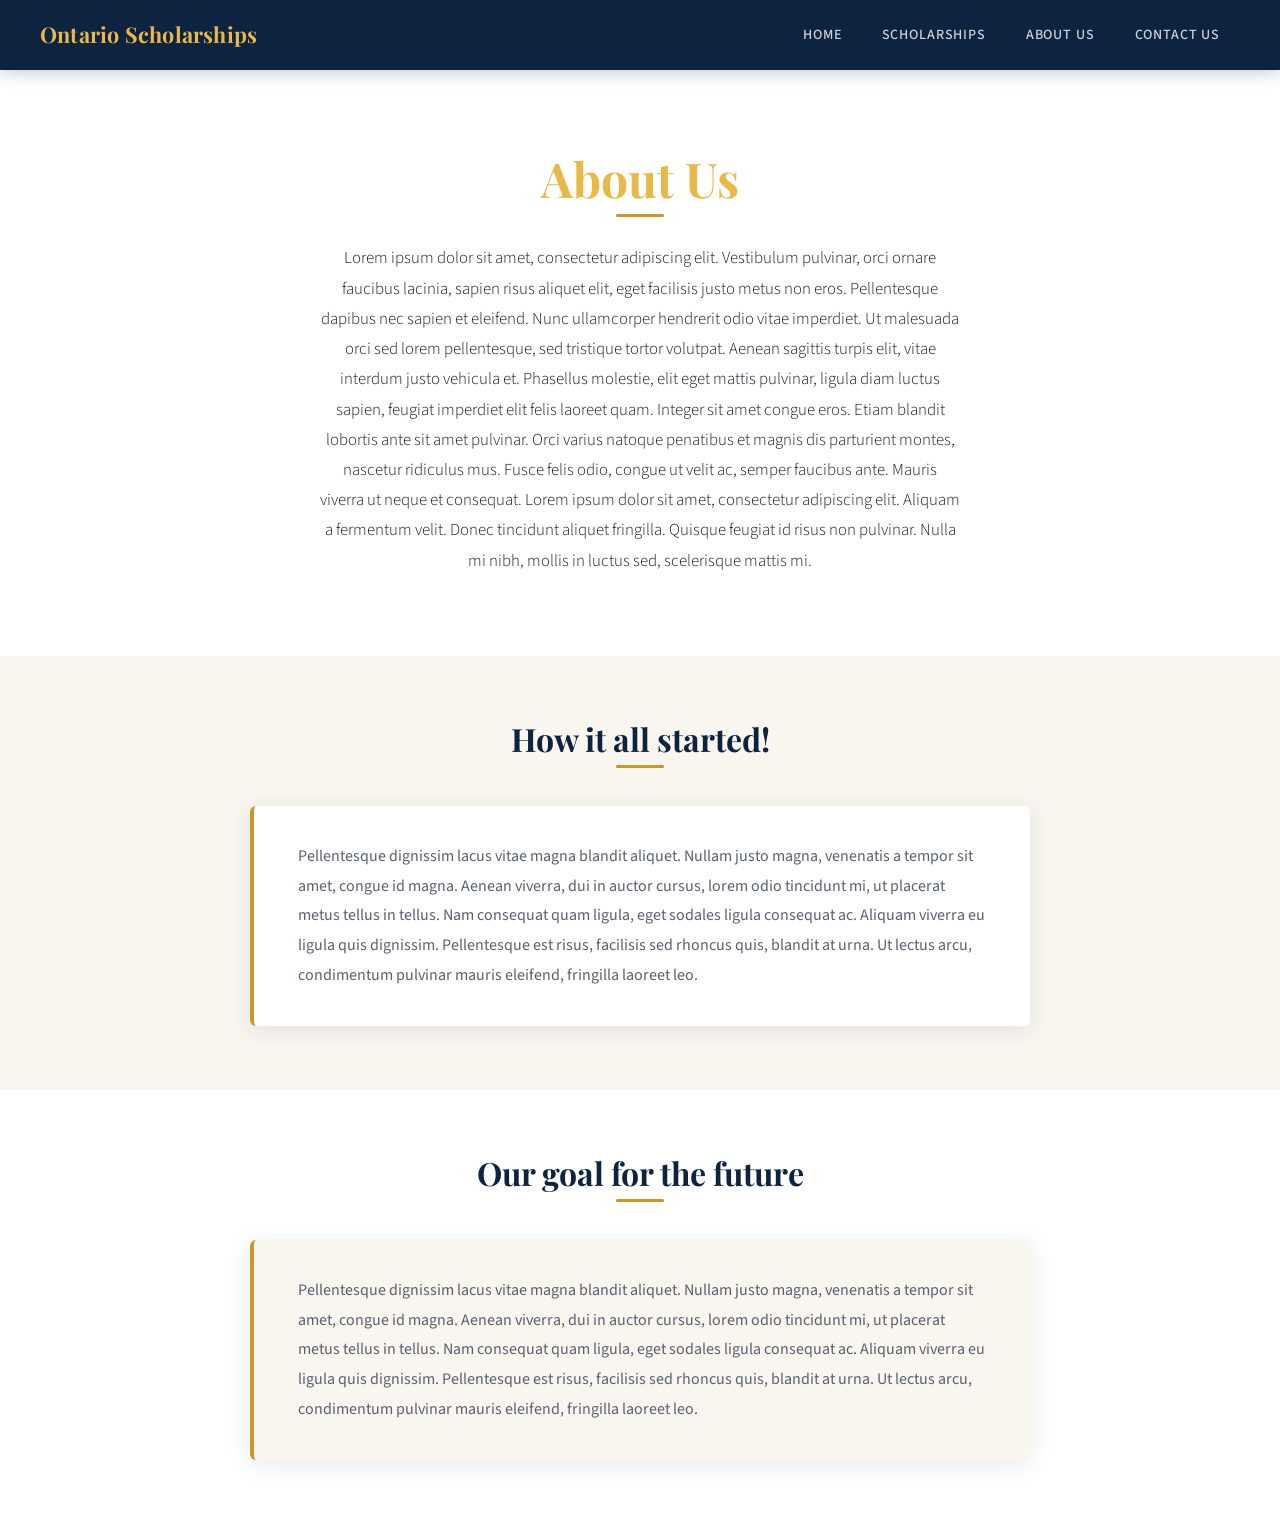
==== aboutme.html @ 53d979af "first commit" ====
<!DOCTYPE html>
<html lang="en">
<head>
    <meta charset="UTF-8">
    <meta name="viewport" content="width=device-width, initial-scale=1.0">
    <title>My First Website</title>
    <link rel="stylesheet" href="css/styles.css">
</head>
<body>
    <div class="NavBar">
        <div id="NavTitle"><h1>Ontario Scholarships</h1></div>
        <div id="NavHome"><a href="index.html"><button>Home</button></a></div>
        <div id="NavPage1"><a href="navpage1.html"><button>Scholarships</button></a></div>
        <div id="AboutMe"><a href="aboutme.html"><button>About Us</button></a></div>
        <div id="NavPage2"><a href="navpage2.html"><button>Contact Us</button></a></div>
    </div>
    <section class="Box1">
        <div id="TB1" class="TopBox">
            <h1 id="TB1Title">About Us</h1>
            <p id="TB1Text">Lorem ipsum dolor sit amet, consectetur adipiscing elit. Vestibulum pulvinar, orci ornare faucibus lacinia, sapien risus aliquet elit, eget facilisis justo metus non eros. Pellentesque dapibus nec sapien et eleifend. Nunc ullamcorper hendrerit odio vitae imperdiet. Ut malesuada orci sed lorem pellentesque, sed tristique tortor volutpat. Aenean sagittis turpis elit, vitae interdum justo vehicula et. Phasellus molestie, elit eget mattis pulvinar, ligula diam luctus sapien, feugiat imperdiet elit felis laoreet quam. Integer sit amet congue eros. Etiam blandit lobortis ante sit amet pulvinar. Orci varius natoque penatibus et magnis dis parturient montes, nascetur ridiculus mus. Fusce felis odio, congue ut velit ac, semper faucibus ante. Mauris viverra ut neque et consequat. Lorem ipsum dolor sit amet, consectetur adipiscing elit. Aliquam a fermentum velit. Donec tincidunt aliquet fringilla. Quisque feugiat id risus non pulvinar. Nulla mi nibh, mollis in luctus sed, scelerisque mattis mi.</p>
        </div>
    </section>
    <section class="Box2">
        <div id="TB2" class="TopBox"><h1>How it all started!</h1></div>
        <div id="FB2"class="FullBox"><p>Pellentesque dignissim lacus vitae magna blandit aliquet. Nullam justo magna, venenatis a tempor sit amet, congue id magna. Aenean viverra, dui in auctor cursus, lorem odio tincidunt mi, ut placerat metus tellus in tellus. Nam consequat quam ligula, eget sodales ligula consequat ac. Aliquam viverra eu ligula quis dignissim. Pellentesque est risus, facilisis sed rhoncus quis, blandit at urna. Ut lectus arcu, condimentum pulvinar mauris eleifend, fringilla laoreet leo.</p></div>
    </section>
    <section class="Box3">
        <div id="TB3" class="TopBox"><h1>Our goal for the future</h1></div>
        <div id="FB3" class="FullBox"><p>Pellentesque dignissim lacus vitae magna blandit aliquet. Nullam justo magna, venenatis a tempor sit amet, congue id magna. Aenean viverra, dui in auctor cursus, lorem odio tincidunt mi, ut placerat metus tellus in tellus. Nam consequat quam ligula, eget sodales ligula consequat ac. Aliquam viverra eu ligula quis dignissim. Pellentesque est risus, facilisis sed rhoncus quis, blandit at urna. Ut lectus arcu, condimentum pulvinar mauris eleifend, fringilla laoreet leo.</p></div>
    </section>
    <script src="js/homescript.js"></script>
</body>
</html>
---- css/styles.css ----
/* ============================================================
   Ontario Scholarships — styles.css
   Aesthetic: Refined institutional — deep navy, warm gold,
   clean serif headings, generous whitespace.
   ============================================================ */

@import url('https://fonts.googleapis.com/css2?family=Playfair+Display:wght@400;600;700&family=Source+Sans+3:wght@300;400;500;600&display=swap');

/* ── Reset & Base ─────────────────────────────────────────── */
*, *::before, *::after {
    box-sizing: border-box;
    margin: 0;
    padding: 0;
}

:root {
    --navy:      #0d2340;
    --navy-mid:  #163355;
    --gold:      #c8992a;
    --gold-light:#e8b84b;
    --cream:     #f9f6f0;
    --white:     #ffffff;
    --text:      #1a1a2e;
    --text-muted:#5a6070;
    --border:    #dcd5c5;
    --shadow:    0 4px 24px rgba(13,35,64,0.10);
    --radius:    6px;
    --font-head: 'Playfair Display', Georgia, serif;
    --font-body: 'Source Sans 3', 'Segoe UI', sans-serif;
}

html {
    scroll-behavior: smooth;
}

body {
    font-family: var(--font-body);
    font-size: 1rem;
    line-height: 1.75;
    color: var(--text);
    background: var(--cream);
    min-height: 100vh;
}

img { max-width: 100%; display: block; }
a  { text-decoration: none; color: inherit; }
h1, h2, h3 { font-family: var(--font-head); line-height: 1.2; }

/* ── Navbar ───────────────────────────────────────────────── */
.NavBar {
    display: flex;
    align-items: center;
    gap: 0;
    background: var(--navy);
    padding: 0 2.5rem;
    position: sticky;
    top: 0;
    z-index: 100;
    box-shadow: 0 2px 16px rgba(13,35,64,0.25);
    min-height: 70px;
}

#NavTitle {
    flex: 1;
    padding: 1rem 0;
}

#NavTitle h1 {
    font-family: var(--font-head);
    font-size: 1.35rem;
    font-weight: 700;
    color: var(--gold-light);
    letter-spacing: 0.01em;
    white-space: nowrap;
}

#NavHome, #NavPage1, #AboutMe, #NavPage2 {
    display: flex;
    align-items: stretch;
}

.NavBar button {
    background: transparent;
    border: none;
    color: rgba(255,255,255,0.80);
    font-family: var(--font-body);
    font-size: 0.88rem;
    font-weight: 500;
    letter-spacing: 0.06em;
    text-transform: uppercase;
    padding: 0 1.25rem;
    height: 70px;
    cursor: pointer;
    transition: color 0.2s, background 0.2s;
    position: relative;
}

.NavBar button::after {
    content: '';
    position: absolute;
    bottom: 0;
    left: 50%;
    transform: translateX(-50%);
    width: 0;
    height: 3px;
    background: var(--gold);
    transition: width 0.25s ease;
}

.NavBar a:hover button {
    color: var(--white);
    background: rgba(255,255,255,0.06);
}

.NavBar a:hover button::after {
    width: 60%;
}

/* ── Shared Section Utilities ─────────────────────────────── */
section {
    padding: 4rem 2.5rem;
}

section:nth-child(even) {
    background: var(--white);
}

/* ── Box1 — Hero (index.html) ─────────────────────────────── */
.Box1 {
    display: flex;
    align-items: center;
    gap: 3.5rem;
    padding: 5rem 4rem;
    background: linear-gradient(135deg, var(--navy) 0%, var(--navy-mid) 100%);
    color: var(--white);
    min-height: 420px;
}

.Box1 .LeftBox,
.Box1 .TopBox {
    flex: 1 1 55%;
}

.Box1 .RightBox {
    flex: 1 1 40%;
    display: flex;
    align-items: center;
    justify-content: center;
}

.Box1 .RightBox img {
    width: 100%;
    max-width: 420px;
    height: 280px;
    object-fit: cover;
    border-radius: var(--radius);
    border: 3px solid var(--gold);
    box-shadow: var(--shadow);
    background: var(--navy-mid);
}

#LB1Title, #TB1Title {
    font-size: clamp(2rem, 4vw, 3rem);
    color: var(--gold-light);
    margin-bottom: 1.25rem;
}

#LB1Text, #TB1Text {
    font-size: 1.05rem;
    line-height: 1.8;
    color: rgba(26,26,46,1);
    font-weight: 300;
    max-width: 640px;
    display: inline-block;
    position: relative;
}

/* ── Box1 — Hero (navpage1 / navpage2 / aboutme) ─────────── */
/* TopBox spans full width on inner pages */
.Box1 .TopBox {
    flex: 1 1 100%;
    max-width: 780px;
    margin: 0 auto;
    text-align: center;
}

/* ── Box2 — Three-column (index.html) ────────────────────── */
.Box2 {
    background: var(--cream);
}

.TopBox2 {
    text-align: center;
    margin-bottom: 2.5rem;
}

.TopBox2 h1 {
    font-size: clamp(1.5rem, 3vw, 2.1rem);
    color: var(--navy);
    position: relative;
    display: inline-block;
    padding-bottom: 0.5rem;
}

.TopBox2 h1::after {
    content: '';
    display: block;
    width: 60px;
    height: 3px;
    background: var(--gold);
    margin: 0.5rem auto 0;
    border-radius: 2px;
}

/* Three-col grid for index Box2 */
.Box2:has(.CenterBox) {
    display: grid;
    grid-template-columns: 1fr;
    grid-template-rows: auto;
}

.Box2 .LeftBox,
.Box2 .CenterBox,
.Box2 .RightBox {
    /* card style for the three columns */
}

/* Three columns on wide screens */
@media (min-width: 768px) {
    .Box2:has(.CenterBox) {
        display: block; /* reset so we can use flex below */
    }

    .Box2:has(.CenterBox) .TopBox2 {
        display: block;
        width: 100%;
    }

    /* Flex row for the three boxes */
    .Box2:has(.CenterBox) {
        display: flex;
        flex-wrap: wrap;
        gap: 1.5rem;
        align-items: flex-start;
    }

    .Box2 .LeftBox,
    .Box2 .CenterBox,
    .Box2 .RightBox {
        flex: 1 1 calc(33% - 1rem);
    }
}

.Box2 .LeftBox p,
.Box2 .CenterBox p,
.Box2 .RightBox p {
    font-size: 0.97rem;
    color: var(--text-muted);
    line-height: 1.8;
    background: var(--white);
    padding: 1.75rem;
    border-radius: var(--radius);
    border-top: 3px solid var(--gold);
    box-shadow: var(--shadow);
    height: 100%;
}

/* ── Box2 — Scholarships page (navpage1.html) ─────────────── */
.Box2:has(.ScholarshipsCard) {
    display: flex;
    gap: 2.5rem;
    align-items: flex-start;
    background: var(--cream);
}

.Box2:has(.ScholarshipsCard) .LeftBox {
    flex: 0 0 280px;
}

.Box2:has(.ScholarshipsCard) .LeftBox p {
    background: var(--navy);
    color: rgba(255,255,255,0.82);
    padding: 2rem;
    border-radius: var(--radius);
    font-size: 0.97rem;
    line-height: 1.8;
    border-top: 3px solid var(--gold);
    position: sticky;
    top: 90px;
}

.Box2:has(.ScholarshipsCard) .RightBox {
    flex: 1;
    display: grid;
    grid-template-columns: repeat(auto-fill, minmax(200px, 1fr));
    gap: 1.25rem;
}

.ScholarshipsCard {
    background: var(--white);
    border-radius: var(--radius);
    box-shadow: var(--shadow);
    border-top: 3px solid var(--gold);
    min-height: 140px;
    padding: 1.5rem;
    transition: transform 0.2s, box-shadow 0.2s;
    cursor: pointer;
    position: relative;
    overflow: hidden;
}

.ScholarshipsCard::before {
    content: '★';
    position: absolute;
    bottom: 0.75rem;
    right: 1rem;
    font-size: 1.4rem;
    color: var(--border);
    transition: color 0.2s;
}

.ScholarshipsCard:hover {
    transform: translateY(-4px);
    box-shadow: 0 8px 32px rgba(13,35,64,0.15);
}

.ScholarshipsCard:hover::before {
    color: var(--gold);
}

/* ── Box2 / Box3 — About/Contact pages ───────────────────── */
.Box2:has(.FullBox),
.Box3 {
    background: var(--cream);
}

.Box3 {
    padding: 4rem 2.5rem;
}

.TopBox {
    text-align: center;
    margin-bottom: 2rem;
}

.TopBox h1 {
    font-size: clamp(1.4rem, 2.8vw, 2rem);
    color: var(--navy);
    display: inline-block;
    position: relative;
    padding-bottom: 0.4rem;
}

.TopBox h1::after {
    content: '';
    display: block;
    width: 48px;
    height: 3px;
    background: var(--gold);
    margin: 0.4rem auto 0;
    border-radius: 2px;
}

.FullBox {
    max-width: 780px;
    margin: 0 auto;
    background: var(--white);
    padding: 2.25rem 2.75rem;
    border-radius: var(--radius);
    border-left: 4px solid var(--gold);
    box-shadow: var(--shadow);
    font-size: 1rem;
    color: var(--text-muted);
    line-height: 1.85;
}

/* Alternate background for Box3 */
.Box3 {
    background: var(--white);
}

.Box3 .FullBox {
    background: var(--cream);
}

/* ── Responsive ───────────────────────────────────────────── */
@media (max-width: 900px) {
    .NavBar {
        padding: 0 1.25rem;
        flex-wrap: wrap;
        min-height: auto;
        gap: 0;
    }

    #NavTitle {
        width: 100%;
        padding: 0.75rem 0 0.25rem;
        text-align: center;
    }

    #NavHome, #NavPage1, #AboutMe, #NavPage2 {
        flex: 1;
        justify-content: center;
    }

    .NavBar button {
        height: 44px;
        font-size: 0.78rem;
        padding: 0 0.6rem;
    }

    .Box1 {
        flex-direction: column;
        padding: 3rem 1.5rem;
        gap: 2rem;
        text-align: center;
    }

    .Box1 .RightBox img {
        max-width: 100%;
    }

    section { padding: 3rem 1.5rem; }

    .Box2:has(.ScholarshipsCard) {
        flex-direction: column;
    }

    .Box2:has(.ScholarshipsCard) .LeftBox {
        flex: none;
        width: 100%;
    }

    .Box2:has(.ScholarshipsCard) .LeftBox p {
        position: static;
    }
}

@media (max-width: 600px) {
    #NavTitle h1 { font-size: 1.05rem; }

    .NavBar button {
        font-size: 0.7rem;
        padding: 0 0.4rem;
        letter-spacing: 0.02em;
    }

    .FullBox {
        padding: 1.5rem 1.25rem;
    }

    .Box2:has(.ScholarshipsCard) .RightBox {
        grid-template-columns: 1fr 1fr;
    }
}

/* ── Fade-in animation on load ────────────────────────────── */
@keyframes fadeUp {
    from { opacity: 0; transform: translateY(18px); }
    to   { opacity: 1; transform: translateY(0); }
}

section {
    animation: fadeUp 0.55s ease both;
}

section:nth-child(2) { animation-delay: 0.10s; }
section:nth-child(3) { animation-delay: 0.20s; }
section:nth-child(4) { animation-delay: 0.30s; }
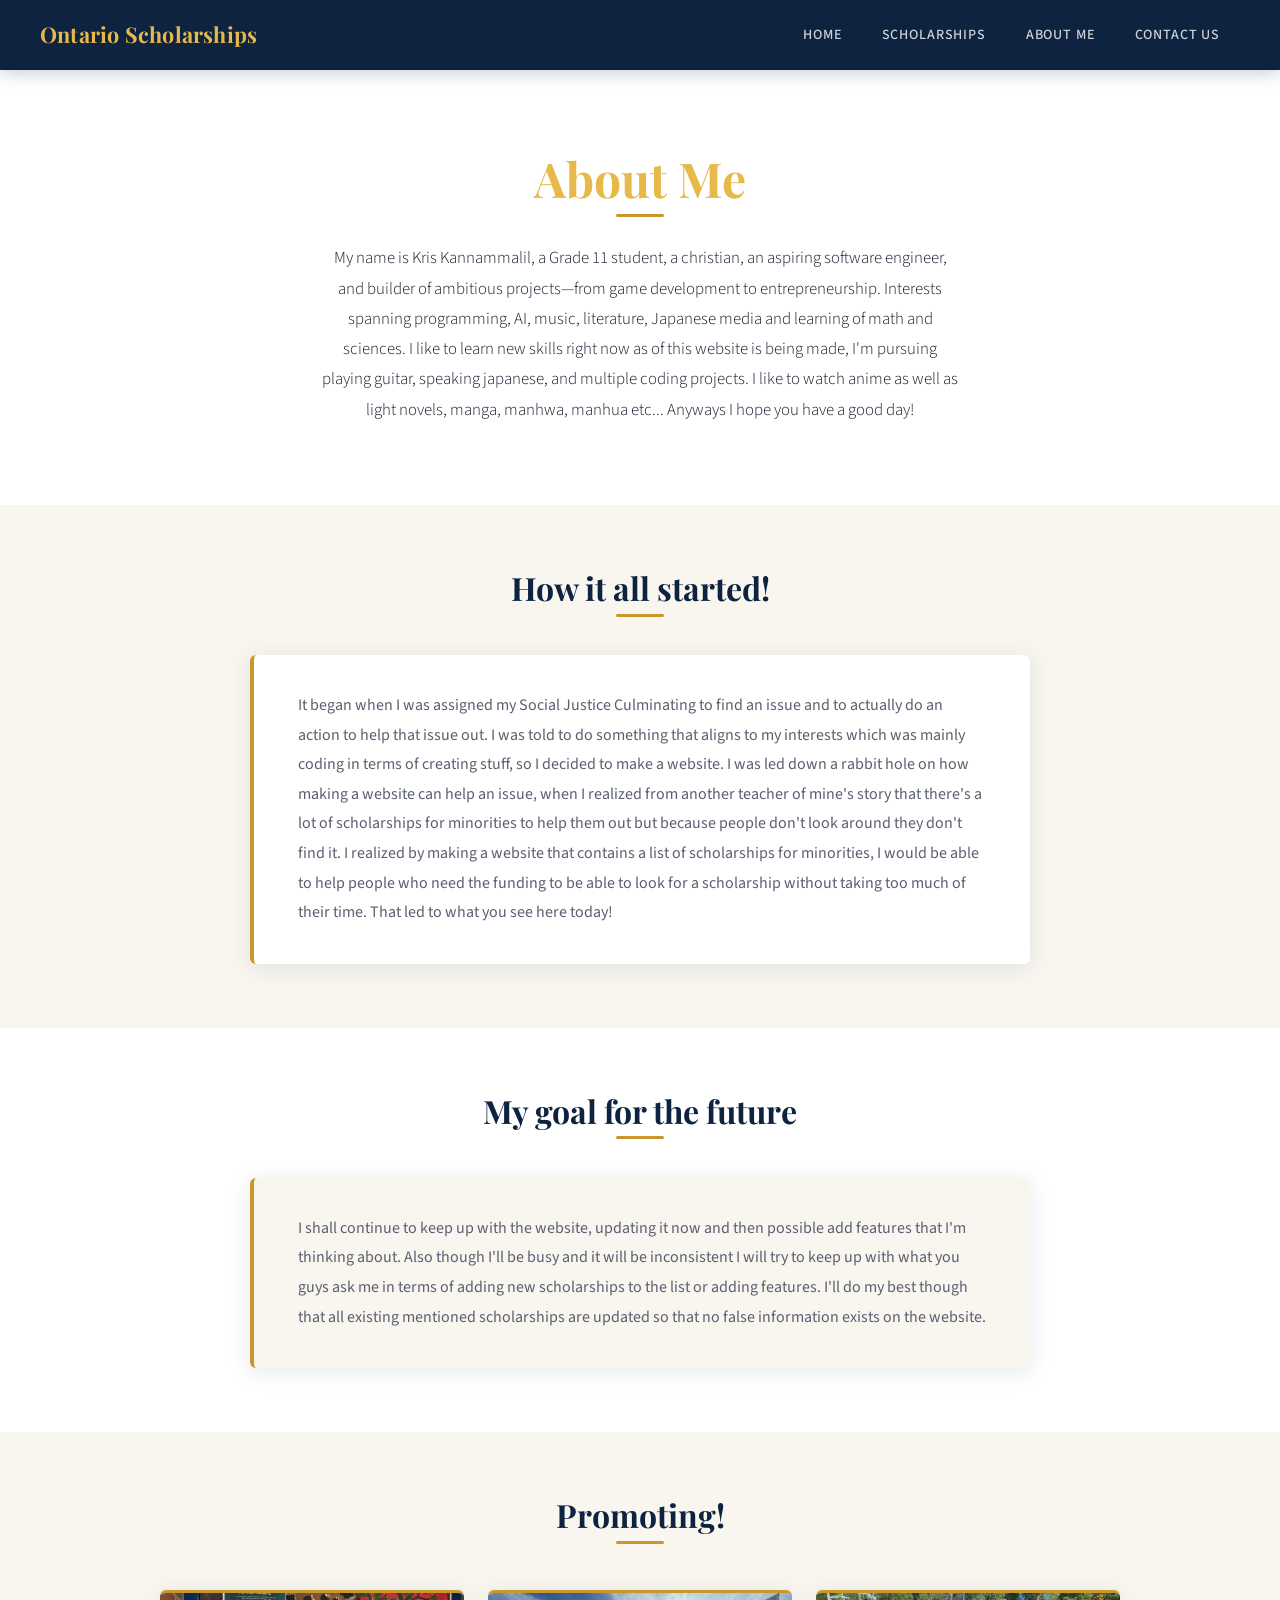
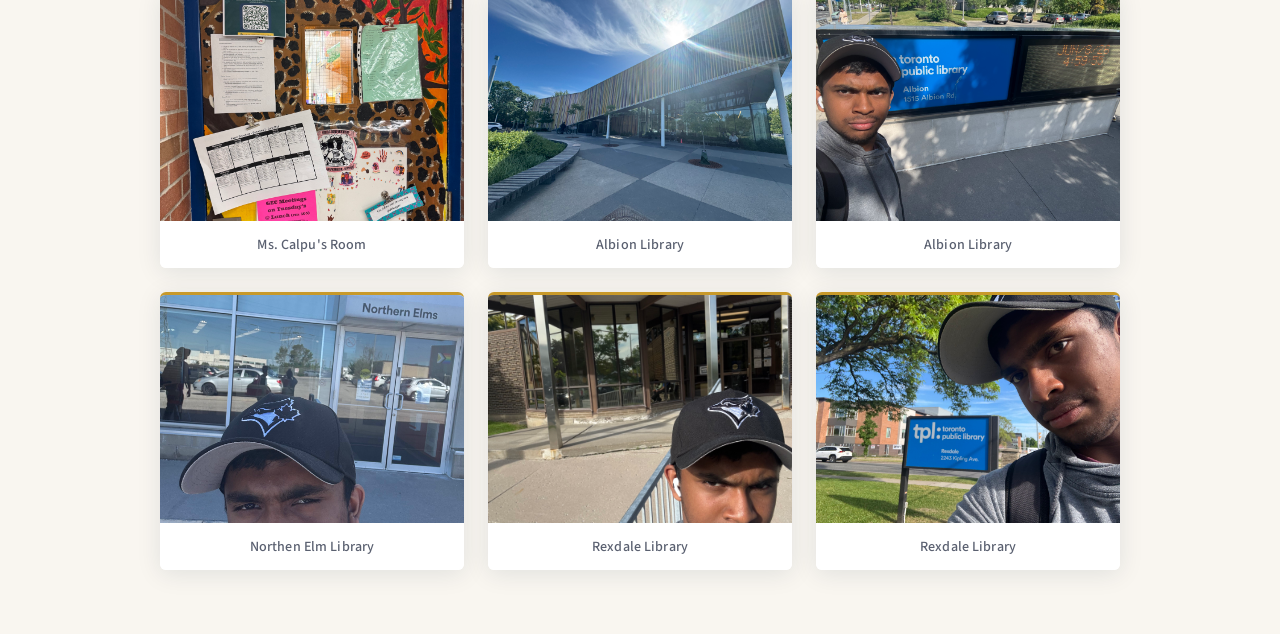
==== commit 502e0ab6: "Website V1" ====
--- a/aboutme.html
+++ b/aboutme.html
@@ -3,7 +3,7 @@
 <head>
     <meta charset="UTF-8">
     <meta name="viewport" content="width=device-width, initial-scale=1.0">
-    <title>My First Website</title>
+    <title>About Me - OSM</title>
     <link rel="stylesheet" href="css/styles.css">
 </head>
 <body>
@@ -11,23 +11,56 @@
         <div id="NavTitle"><h1>Ontario Scholarships</h1></div>
         <div id="NavHome"><a href="index.html"><button>Home</button></a></div>
         <div id="NavPage1"><a href="navpage1.html"><button>Scholarships</button></a></div>
-        <div id="AboutMe"><a href="aboutme.html"><button>About Us</button></a></div>
+        <div id="AboutMe"><a href="aboutme.html"><button>About Me</button></a></div>
         <div id="NavPage2"><a href="navpage2.html"><button>Contact Us</button></a></div>
     </div>
     <section class="Box1">
         <div id="TB1" class="TopBox">
-            <h1 id="TB1Title">About Us</h1>
-            <p id="TB1Text">Lorem ipsum dolor sit amet, consectetur adipiscing elit. Vestibulum pulvinar, orci ornare faucibus lacinia, sapien risus aliquet elit, eget facilisis justo metus non eros. Pellentesque dapibus nec sapien et eleifend. Nunc ullamcorper hendrerit odio vitae imperdiet. Ut malesuada orci sed lorem pellentesque, sed tristique tortor volutpat. Aenean sagittis turpis elit, vitae interdum justo vehicula et. Phasellus molestie, elit eget mattis pulvinar, ligula diam luctus sapien, feugiat imperdiet elit felis laoreet quam. Integer sit amet congue eros. Etiam blandit lobortis ante sit amet pulvinar. Orci varius natoque penatibus et magnis dis parturient montes, nascetur ridiculus mus. Fusce felis odio, congue ut velit ac, semper faucibus ante. Mauris viverra ut neque et consequat. Lorem ipsum dolor sit amet, consectetur adipiscing elit. Aliquam a fermentum velit. Donec tincidunt aliquet fringilla. Quisque feugiat id risus non pulvinar. Nulla mi nibh, mollis in luctus sed, scelerisque mattis mi.</p>
+            <h1 id="TB1Title">About Me</h1>
+            <p id="TB1Text">My name is Kris Kannammalil, a Grade 11 student, a christian, an aspiring software engineer, and builder of ambitious projects—from game development to entrepreneurship. Interests spanning programming, AI, music, literature, Japanese media and learning of math and sciences. I like to learn new skills right now as of this website is being made, I'm pursuing playing guitar, speaking japanese, and multiple coding projects. I like to watch anime as well as light novels, manga, manhwa, manhua etc... Anyways I hope you have a good day!</p>
         </div>
     </section>
     <section class="Box2">
         <div id="TB2" class="TopBox"><h1>How it all started!</h1></div>
-        <div id="FB2"class="FullBox"><p>Pellentesque dignissim lacus vitae magna blandit aliquet. Nullam justo magna, venenatis a tempor sit amet, congue id magna. Aenean viverra, dui in auctor cursus, lorem odio tincidunt mi, ut placerat metus tellus in tellus. Nam consequat quam ligula, eget sodales ligula consequat ac. Aliquam viverra eu ligula quis dignissim. Pellentesque est risus, facilisis sed rhoncus quis, blandit at urna. Ut lectus arcu, condimentum pulvinar mauris eleifend, fringilla laoreet leo.</p></div>
+        <div id="FB2"class="FullBox"><p>It began when I was assigned my Social Justice Culminating to find an issue and to actually do an action to help that issue out. I was told to do something that aligns to my interests which was mainly coding in terms of creating stuff, so I decided to make a website. I was led down a rabbit hole on how making a website can help an issue, when I realized from another teacher of mine's story that there's a lot of scholarships for minorities to help them out but because people don't look around they don't find it. I realized by making a website that contains a list of scholarships for minorities, I would be able to help people who need the funding to be able to look for a scholarship without taking too much of their time. That led to what you see here today!</p></div>
     </section>
     <section class="Box3">
-        <div id="TB3" class="TopBox"><h1>Our goal for the future</h1></div>
-        <div id="FB3" class="FullBox"><p>Pellentesque dignissim lacus vitae magna blandit aliquet. Nullam justo magna, venenatis a tempor sit amet, congue id magna. Aenean viverra, dui in auctor cursus, lorem odio tincidunt mi, ut placerat metus tellus in tellus. Nam consequat quam ligula, eget sodales ligula consequat ac. Aliquam viverra eu ligula quis dignissim. Pellentesque est risus, facilisis sed rhoncus quis, blandit at urna. Ut lectus arcu, condimentum pulvinar mauris eleifend, fringilla laoreet leo.</p></div>
+        <div id="TB3" class="TopBox"><h1>My goal for the future</h1></div>
+        <div id="FB3" class="FullBox"><p>I shall continue to keep up with the website, updating it now and then possible add features that I'm thinking about. Also though I'll be busy and it will be inconsistent I will try to keep up with what you guys ask me in terms of adding new scholarships to the list or adding features. I'll do my best though that all existing mentioned scholarships are updated so that no false information exists on the website.</p></div>
     </section>
+
+    <section class="Box4 PromotingSection">
+    <div class="TopBox">
+        <h1>Promoting!</h1>
+    </div>
+    <div class="PromotingGrid">
+        <figure class="PromoCard">
+            <img src="images/IMG_4899_(1).jpg" alt="..." class="PromoImg">
+            <figcaption class="PromoCaption">Ms. Calpu's Room</figcaption>
+        </figure>
+        <figure class="PromoCard">
+            <img src="/images/IMG_4902_(1).jpg" alt="..." class="PromoImg">
+            <figcaption class="PromoCaption">Albion Library</figcaption>
+        </figure>
+        <figure class="PromoCard">
+            <img src="images/IMG_4906_(1).jpg" alt="..." class="PromoImg">
+            <figcaption class="PromoCaption">Albion Library</figcaption>
+        </figure>
+        <figure class="PromoCard">
+            <img src="images/IMG_4909_(1).jpg" alt="..." class="PromoImg">
+            <figcaption class="PromoCaption">Northen Elm Library</figcaption>
+        </figure>
+        <figure class="PromoCard">
+            <img src="images/IMG_4914_(1).jpg" alt="..." class="PromoImg">
+            <figcaption class="PromoCaption">Rexdale Library</figcaption>
+        </figure>
+        <figure class="PromoCard">
+            <img src="images/IMG_4915_(1).jpg" alt="..." class="PromoImg">
+            <figcaption class="PromoCaption">Rexdale Library</figcaption>
+        </figure>
+    </div>
+</section>
     <script src="js/homescript.js"></script>
+
 </body>
 </html>
--- a/css/styles.css
+++ b/css/styles.css
@@ -251,18 +251,32 @@
     }
 }
 
+.Box2 .LeftBox,
+.Box2 .CenterBox,
+.Box2 .RightBox {
+    background: var(--white);
+    padding: 1.75rem;
+    border-radius: var(--radius);
+    border-top: 3px solid var(--gold);
+    box-shadow: var(--shadow);
+    display: flex;
+    flex-direction: column;
+    gap: 0.75rem;
+}
+
+.Box2 .LeftBox h1,
+.Box2 .CenterBox h1,
+.Box2 .RightBox h1 {
+    font-size: 1.1rem;
+    color: var(--navy);
+}
+
 .Box2 .LeftBox p,
 .Box2 .CenterBox p,
 .Box2 .RightBox p {
     font-size: 0.97rem;
     color: var(--text-muted);
     line-height: 1.8;
-    background: var(--white);
-    padding: 1.75rem;
-    border-radius: var(--radius);
-    border-top: 3px solid var(--gold);
-    box-shadow: var(--shadow);
-    height: 100%;
 }
 
 /* ── Box2 — Scholarships page (navpage1.html) ─────────────── */
@@ -466,4 +480,797 @@
 
 section:nth-child(2) { animation-delay: 0.10s; }
 section:nth-child(3) { animation-delay: 0.20s; }
-section:nth-child(4) { animation-delay: 0.30s; }+section:nth-child(4) { animation-delay: 0.30s; }
+
+
+/* ============================================================
+   SCHOLARSHIP GRID PAGE — navpage1.html additions
+   All new classes are prefixed (Filter*, SCard*, Modal*)
+   so they cannot collide with existing rules above.
+   ============================================================ */
+
+/* ── Filter Bar Section ───────────────────────────────────── */
+.FilterSection {
+    background: var(--navy);
+    padding: 1.25rem 2.5rem;
+    display: flex;
+    align-items: center;
+    gap: 1.5rem;
+    flex-wrap: wrap;
+}
+
+.FilterBar {
+    display: flex;
+    flex-wrap: wrap;
+    gap: 0.5rem;
+}
+
+.FilterBtn {
+    background: rgba(255,255,255,0.08);
+    border: 1px solid rgba(255,255,255,0.18);
+    color: rgba(255,255,255,0.75);
+    font-family: var(--font-body);
+    font-size: 0.8rem;
+    font-weight: 500;
+    letter-spacing: 0.04em;
+    padding: 0.4rem 1rem;
+    border-radius: 2rem;
+    cursor: pointer;
+    transition: background 0.18s, color 0.18s, border-color 0.18s;
+    white-space: nowrap;
+}
+
+.FilterBtn:hover {
+    background: rgba(200,153,42,0.22);
+    border-color: var(--gold);
+    color: var(--gold-light);
+}
+
+.FilterBtn.active {
+    background: var(--gold);
+    border-color: var(--gold);
+    color: var(--navy);
+    font-weight: 600;
+}
+
+.ResultCount {
+    margin-left: auto;
+    font-size: 0.83rem;
+    color: rgba(255,255,255,0.45);
+    white-space: nowrap;
+    font-family: var(--font-body);
+}
+
+/* ── Scholarship Grid Section ─────────────────────────────── */
+.ScholarshipSection {
+    background: var(--cream);
+    padding: 2.5rem 2.5rem 4rem;
+}
+
+.ScholarshipGrid {
+    display: grid;
+    grid-template-columns: repeat(auto-fill, minmax(220px, 1fr));
+    gap: 1rem;
+}
+
+/* ── Individual Scholarship Card (SCard) ──────────────────── */
+@keyframes scardIn {
+    from { opacity: 0; transform: translateY(14px) scale(0.97); }
+    to   { opacity: 1; transform: translateY(0) scale(1); }
+}
+
+.SCard {
+    --card-accent: #c8992a;
+    --card-bg:     #fdf3e7;
+    --card-color:  #1a1a2e;
+
+    background: var(--card-bg);
+    border-radius: var(--radius);
+    border-left: 4px solid var(--card-accent);
+    box-shadow: 0 2px 12px rgba(13,35,64,0.07);
+    padding: 1.25rem 1.25rem 2.5rem;
+    cursor: pointer;
+    position: relative;
+    overflow: hidden;
+    transition: transform 0.2s ease, box-shadow 0.2s ease;
+    animation: scardIn 0.35s ease both;
+    min-height: 140px;
+    display: flex;
+    flex-direction: column;
+    gap: 0.5rem;
+}
+
+.SCard:hover {
+    transform: translateY(-5px);
+    box-shadow: 0 10px 32px rgba(13,35,64,0.14);
+}
+
+.SCard:focus-visible {
+    outline: 2px solid var(--card-accent);
+    outline-offset: 3px;
+}
+
+.SCard-cat {
+    font-size: 0.68rem;
+    font-weight: 600;
+    letter-spacing: 0.08em;
+    text-transform: uppercase;
+    color: var(--card-accent);
+    display: block;
+}
+
+.SCard-name {
+    font-family: var(--font-head);
+    font-size: 0.95rem;
+    font-weight: 600;
+    color: var(--card-color);
+    line-height: 1.3;
+    flex: 1;
+}
+
+.SCard-arrow {
+    position: absolute;
+    bottom: 0.85rem;
+    right: 1rem;
+    font-size: 1.1rem;
+    color: var(--card-accent);
+    opacity: 0.35;
+    transition: opacity 0.2s, transform 0.2s;
+}
+
+.SCard:hover .SCard-arrow {
+    opacity: 1;
+    transform: translate(2px, -2px);
+}
+
+/* ── Modal Overlay ────────────────────────────────────────── */
+.ModalOverlay {
+    position: fixed;
+    inset: 0;
+    background: rgba(13,35,64,0.62);
+    backdrop-filter: blur(3px);
+    -webkit-backdrop-filter: blur(3px);
+    z-index: 999;
+    display: flex;
+    align-items: center;
+    justify-content: center;
+    padding: 1.5rem;
+    opacity: 0;
+    pointer-events: none;
+    transition: opacity 0.22s ease;
+}
+
+.ModalOverlay.open {
+    opacity: 1;
+    pointer-events: all;
+}
+
+/* ── Modal Box ────────────────────────────────────────────── */
+.Modal {
+    background: var(--white);
+    border-radius: 10px;
+    box-shadow: 0 24px 64px rgba(13,35,64,0.28);
+    padding: 2.5rem 2.75rem;
+    max-width: 540px;
+    width: 100%;
+    position: relative;
+    transform: translateY(28px) scale(0.97);
+    transition: transform 0.26s cubic-bezier(0.34,1.56,0.64,1), opacity 0.22s ease;
+    opacity: 0;
+    max-height: 90vh;
+    overflow-y: auto;
+}
+
+.ModalOverlay.open .Modal {
+    transform: translateY(0) scale(1);
+    opacity: 1;
+}
+
+.ModalClose {
+    position: absolute;
+    top: 1rem;
+    right: 1.25rem;
+    background: none;
+    border: none;
+    font-size: 1.6rem;
+    line-height: 1;
+    color: var(--text-muted);
+    cursor: pointer;
+    padding: 0.1rem 0.35rem;
+    border-radius: 4px;
+    transition: color 0.15s, background 0.15s;
+}
+
+.ModalClose:hover {
+    color: var(--text);
+    background: var(--cream);
+}
+
+.ModalCategory {
+    display: inline-block;
+    font-size: 0.72rem;
+    font-weight: 700;
+    letter-spacing: 0.09em;
+    text-transform: uppercase;
+    margin-bottom: 0.6rem;
+}
+
+.ModalTitle {
+    font-family: var(--font-head);
+    font-size: clamp(1.2rem, 3vw, 1.55rem);
+    color: var(--navy);
+    line-height: 1.25;
+    margin-bottom: 1rem;
+    padding-right: 2rem;
+}
+
+.ModalDesc {
+    font-size: 0.97rem;
+    color: var(--text-muted);
+    line-height: 1.75;
+    margin-bottom: 1.75rem;
+}
+
+.ModalLink {
+    display: inline-block;
+    background: var(--gold);
+    color: var(--navy);
+    font-family: var(--font-body);
+    font-size: 0.88rem;
+    font-weight: 700;
+    letter-spacing: 0.04em;
+    text-transform: uppercase;
+    padding: 0.7rem 1.5rem;
+    border-radius: 4px;
+    text-decoration: none;
+    transition: filter 0.18s, transform 0.18s;
+}
+
+.ModalLink:hover {
+    filter: brightness(1.1);
+    transform: translateY(-2px);
+}
+
+/* ── Responsive — scholarship page ───────────────────────── */
+@media (max-width: 700px) {
+    .FilterSection {
+        padding: 1rem 1.25rem;
+        flex-direction: column;
+        align-items: flex-start;
+        gap: 0.75rem;
+    }
+
+    .ResultCount {
+        margin-left: 0;
+    }
+
+    .ScholarshipSection {
+        padding: 1.5rem 1rem 3rem;
+    }
+
+    .ScholarshipGrid {
+        grid-template-columns: repeat(auto-fill, minmax(160px, 1fr));
+        gap: 0.75rem;
+    }
+
+    .Modal {
+        padding: 1.75rem 1.5rem;
+    }
+}
+
+@media (max-width: 400px) {
+    .ScholarshipGrid {
+        grid-template-columns: 1fr 1fr;
+    }
+}
+
+
+/* ============================================================
+   HOME PAGE (index.html) — ScholarshipsCard content styles
+   & SC-Modal — all prefixed SC- to avoid any collision
+   ============================================================ */
+
+/* Make cards flex-column so name text lays out properly */
+.ScholarshipsCard {
+    display: flex;
+    flex-direction: column;
+    gap: 0.4rem;
+}
+
+/* ── SC Modal Overlay ────────────────────────────────────── */
+.SC-ModalOverlay {
+    position: fixed;
+    inset: 0;
+    background: rgba(13,35,64,0.60);
+    z-index: 999;
+    display: flex;
+    align-items: center;
+    justify-content: center;
+    padding: 1.5rem;
+    opacity: 0;
+    pointer-events: none;
+    transition: opacity 0.22s ease;
+}
+
+.SC-ModalOverlay.sc-open {
+    opacity: 1;
+    pointer-events: all;
+}
+
+/* ── SC Modal Box ────────────────────────────────────────── */
+.SC-Modal {
+    background: #ffffff;
+    border-radius: 8px;
+    box-shadow: 0 24px 64px rgba(13,35,64,0.28);
+    padding: 2.5rem 2.75rem;
+    max-width: 520px;
+    width: 100%;
+    position: relative;
+    max-height: 88vh;
+    overflow-y: auto;
+    transform: translateY(24px) scale(0.97);
+    opacity: 0;
+    transition: transform 0.26s cubic-bezier(0.34,1.56,0.64,1), opacity 0.22s ease;
+}
+
+.SC-ModalOverlay.sc-open .SC-Modal {
+    transform: translateY(0) scale(1);
+    opacity: 1;
+}
+
+.SC-ModalClose {
+    position: absolute;
+    top: 1rem;
+    right: 1.25rem;
+    background: none;
+    border: none;
+    font-size: 1.6rem;
+    line-height: 1;
+    color: #5a6070;
+    cursor: pointer;
+    padding: 0.15rem 0.4rem;
+    border-radius: 4px;
+    transition: color 0.15s, background 0.15s;
+}
+
+.SC-ModalClose:hover {
+    color: #1a1a2e;
+    background: #f9f6f0;
+}
+
+.SC-ModalCat {
+    display: block;
+    font-size: 0.70rem;
+    font-weight: 700;
+    letter-spacing: 0.09em;
+    text-transform: uppercase;
+    margin-bottom: 0.55rem;
+}
+
+.SC-ModalTitle {
+    font-family: 'Playfair Display', Georgia, serif;
+    font-size: clamp(1.15rem, 3vw, 1.5rem);
+    color: #0d2340;
+    line-height: 1.25;
+    margin-bottom: 1rem;
+    padding-right: 2rem;
+}
+
+.SC-ModalDesc {
+    font-size: 0.97rem;
+    color: #5a6070;
+    line-height: 1.75;
+    margin-bottom: 1.75rem;
+}
+
+.SC-ModalLink {
+    display: inline-block;
+    background: #c8992a;
+    color: #0d2340;
+    font-family: 'Source Sans 3', 'Segoe UI', sans-serif;
+    font-size: 0.85rem;
+    font-weight: 700;
+    letter-spacing: 0.04em;
+    text-transform: uppercase;
+    padding: 0.65rem 1.4rem;
+    border-radius: 4px;
+    text-decoration: none;
+    transition: filter 0.18s, transform 0.18s;
+}
+
+.SC-ModalLink:hover {
+    filter: brightness(1.1);
+    transform: translateY(-2px);
+}
+
+@media (max-width: 600px) {
+    .SC-Modal {
+        padding: 1.75rem 1.5rem;
+    }
+}
+/* ============================================================
+   SCHOLARSHIP PAGE FILTER SIDEBAR & STRIP
+   ============================================================ */
+
+/* ── Layout: sidebar + main column wrapper ─────────────────── */
+.ScholarshipsLayout {
+    display: flex;
+    align-items: flex-start;
+    gap: 0;
+    padding: 0;
+    background: var(--cream);
+}
+
+/* ── Left sidebar ──────────────────────────────────────────── */
+.ScholarshipsLayout .LeftBox {
+    flex: 0 0 240px;
+    min-width: 0;
+    background: var(--navy);
+    padding: 2rem 1.5rem;
+    min-height: calc(100vh - 70px);
+    position: sticky;
+    top: 70px;
+    align-self: flex-start;
+    display: flex;
+    flex-direction: column;
+    gap: 0.6rem;
+}
+
+/* ── Sidebar label ─────────────────────────────────────────── */
+.FilterSidebarLabel {
+    font-family: var(--font-body);
+    font-size: 0.7rem;
+    font-weight: 700;
+    letter-spacing: 0.1em;
+    text-transform: uppercase;
+    color: rgba(255, 255, 255, 0.40);
+    margin-bottom: 0.5rem;
+}
+
+/* ── Sidebar filter buttons ────────────────────────────────── */
+.SidebarFilterBtn {
+    display: block;
+    width: 100%;
+    text-align: left;
+    background: rgba(255, 255, 255, 0.06);
+    border: 1px solid rgba(255, 255, 255, 0.14);
+    color: rgba(255, 255, 255, 0.75);
+    font-family: var(--font-body);
+    font-size: 0.82rem;
+    font-weight: 500;
+    line-height: 1.35;
+    padding: 0.6rem 0.9rem;
+    border-radius: var(--radius);
+    cursor: pointer;
+    transition: background 0.18s, border-color 0.18s, color 0.18s, transform 0.15s;
+    white-space: normal;
+    word-break: break-word;
+}
+
+.SidebarFilterBtn:hover:not(.active) {
+    background: rgba(255, 255, 255, 0.12);
+    border-color: rgba(255, 255, 255, 0.30);
+    color: var(--white);
+}
+
+/* Active state colour is applied inline via JS (per-category accent) */
+.SidebarFilterBtn.active {
+    font-weight: 600;
+    color: #ffffff;
+    transform: translateX(3px);
+}
+
+/* ── Main content column (strip + card grid) ───────────────── */
+.ScholarshipsMain {
+    flex: 1;
+    min-width: 0;
+    display: flex;
+    flex-direction: column;
+}
+
+/* ── Filter Strip (count bar above cards) ──────────────────── */
+.FilterStrip {
+    background: var(--navy-mid);
+    padding: 0.7rem 2rem;
+    display: flex;
+    align-items: center;
+    justify-content: center;
+    border-bottom: 1px solid rgba(255, 255, 255, 0.08);
+}
+
+.FilterStrip .ResultCount {
+    font-family: var(--font-body);
+    font-size: 0.82rem;
+    font-weight: 500;
+    letter-spacing: 0.03em;
+    color: rgba(255, 255, 255, 0.55);
+    margin: 0;
+    white-space: nowrap;
+}
+
+/* ── Card grid inside ScholarshipsMain ─────────────────────── */
+.ScholarshipsMain .RightBox {
+    padding: 2rem;
+    display: grid;
+    grid-template-columns: repeat(auto-fill, minmax(200px, 1fr));
+    gap: 1.25rem;
+    align-content: start;
+}
+
+/* ── Responsive ─────────────────────────────────────────────── */
+@media (max-width: 900px) {
+    .ScholarshipsLayout {
+        flex-direction: column;
+    }
+
+    .ScholarshipsLayout .LeftBox {
+        flex: none;
+        width: 100%;
+        min-height: auto;
+        position: static;
+        padding: 1.25rem 1.5rem;
+        flex-direction: row;
+        flex-wrap: wrap;
+        gap: 0.5rem;
+        align-items: center;
+    }
+
+    .FilterSidebarLabel {
+        width: 100%;
+        margin-bottom: 0.25rem;
+    }
+
+    .SidebarFilterBtn {
+        width: auto;
+        flex: 0 1 auto;
+        white-space: nowrap;
+    }
+
+    .SidebarFilterBtn.active {
+        transform: none;
+    }
+
+    .ScholarshipsMain .RightBox {
+        padding: 1.25rem;
+        grid-template-columns: repeat(auto-fill, minmax(160px, 1fr));
+    }
+}
+
+
+/* ============================================================
+   NOTICE POPUP — navpage1.html
+   ============================================================ */
+
+.Notice-Overlay {
+    position: fixed;
+    inset: 0;
+    background: rgba(13, 35, 64, 0.65);
+    backdrop-filter: blur(3px);
+    -webkit-backdrop-filter: blur(3px);
+    z-index: 1000;
+    display: flex;
+    align-items: center;
+    justify-content: center;
+    padding: 1.5rem;
+    opacity: 0;
+    pointer-events: none;
+    transition: opacity 0.22s ease;
+}
+
+.Notice-Overlay.notice-open {
+    opacity: 1;
+    pointer-events: all;
+}
+
+.Notice-Modal {
+    background: var(--white);
+    border-radius: 10px;
+    box-shadow: 0 24px 64px rgba(13, 35, 64, 0.28);
+    padding: 2.25rem 2.5rem 2rem;
+    max-width: 460px;
+    width: 100%;
+    text-align: center;
+    transform: translateY(24px) scale(0.97);
+    opacity: 0;
+    transition: transform 0.26s cubic-bezier(0.34, 1.56, 0.64, 1), opacity 0.22s ease;
+}
+
+.Notice-Overlay.notice-open .Notice-Modal {
+    transform: translateY(0) scale(1);
+    opacity: 1;
+}
+
+.Notice-Icon {
+    display: block;
+    font-size: 2rem;
+    color: var(--gold);
+    margin-bottom: 0.75rem;
+    line-height: 1;
+}
+
+.Notice-Title {
+    font-family: var(--font-head);
+    font-size: 1.35rem;
+    color: var(--navy);
+    margin-bottom: 0.9rem;
+}
+
+.Notice-Body {
+    font-family: var(--font-body);
+    font-size: 0.95rem;
+    color: var(--text-muted);
+    line-height: 1.75;
+    margin-bottom: 1.5rem;
+}
+
+.Notice-InlineLink {
+    color: var(--gold);
+    font-weight: 600;
+    text-decoration: underline;
+    text-underline-offset: 3px;
+    transition: color 0.15s;
+}
+
+.Notice-InlineLink:hover {
+    color: var(--gold-light);
+}
+
+.Notice-Btn {
+    display: inline-block;
+    background: var(--navy);
+    color: var(--white);
+    font-family: var(--font-body);
+    font-size: 0.88rem;
+    font-weight: 600;
+    letter-spacing: 0.05em;
+    text-transform: uppercase;
+    padding: 0.65rem 2rem;
+    border: none;
+    border-radius: 4px;
+    cursor: pointer;
+    transition: background 0.18s, transform 0.15s;
+}
+
+.Notice-Btn:hover {
+    background: var(--navy-mid);
+    transform: translateY(-2px);
+}
+
+@media (max-width: 500px) {
+    .Notice-Modal {
+        padding: 1.75rem 1.5rem 1.5rem;
+    }
+}
+
+/* ============================================================
+   CONTACT PAGE — card buttons & revealed detail links
+   ============================================================ */
+
+.ContactBtn {
+    display: inline-block;
+    margin-top: 1rem;
+    background: var(--navy);
+    color: var(--white);
+    font-family: var(--font-body);
+    font-size: 0.85rem;
+    font-weight: 600;
+    letter-spacing: 0.04em;
+    text-transform: uppercase;
+    padding: 0.6rem 1.25rem;
+    border: none;
+    border-radius: 4px;
+    cursor: pointer;
+    text-decoration: none;
+    transition: background 0.18s, transform 0.15s;
+}
+
+.ContactBtn:hover {
+    background: var(--navy-mid);
+    transform: translateY(-2px);
+}
+
+.ContactDetail {
+    display: block;
+    margin-top: 0.85rem;
+}
+
+.ContactLink {
+    font-family: var(--font-body);
+    font-size: 0.97rem;
+    font-weight: 600;
+    color: var(--gold);
+    text-decoration: underline;
+    text-underline-offset: 3px;
+    word-break: break-all;
+    transition: color 0.15s;
+}
+
+.ContactLink:hover {
+    color: var(--gold-light);
+}
+
+/* ============================================================
+   ABOUT ME PAGE — Promoting section
+   ============================================================ */
+
+.PromotingSection {
+    background: var(--cream);
+    padding: 4rem 2.5rem;
+}
+
+.PromotingSection .TopBox {
+    margin-bottom: 2.5rem;
+}
+
+.PromotingGrid {
+    display: grid;
+    grid-template-columns: repeat(3, 1fr);
+    gap: 1.5rem;
+    max-width: 960px;
+    margin: 0 auto;
+}
+
+.PromoCard {
+    display: flex;
+    flex-direction: column;
+    gap: 0;
+    border-radius: var(--radius);
+    overflow: hidden;
+    box-shadow: var(--shadow);
+    background: var(--white);
+    border-top: 3px solid var(--gold);
+    transition: transform 0.2s ease, box-shadow 0.2s ease;
+}
+
+.PromoCard:hover {
+    transform: translateY(-5px);
+    box-shadow: 0 10px 32px rgba(13, 35, 64, 0.14);
+}
+
+/* Placeholder — replace with <img class="PromoImg"> when ready */
+.PromoImg {
+    width: 100%;
+    aspect-ratio: 4 / 3;
+    background: linear-gradient(135deg, var(--navy-mid) 0%, #1e4a7a 100%);
+    display: flex;
+    align-items: center;
+    justify-content: center;
+    object-fit: cover;
+}
+
+/* Shows a subtle icon hint on the placeholder divs only */
+.PromoCard .PromoImg:not(img)::after {
+    content: '🖼';
+    font-size: 2rem;
+    opacity: 0.25;
+}
+
+.PromoCaption {
+    font-family: var(--font-body);
+    font-size: 0.88rem;
+    font-weight: 500;
+    color: var(--text-muted);
+    background: var(--white);
+    padding: 0.7rem 1rem;
+    text-align: center;
+    letter-spacing: 0.01em;
+}
+
+/* ── Responsive ─────────────────────────────────────────────── */
+@media (max-width: 750px) {
+    .PromotingGrid {
+        grid-template-columns: repeat(2, 1fr);
+        gap: 1rem;
+    }
+}
+
+@media (max-width: 480px) {
+    .PromotingGrid {
+        grid-template-columns: 1fr 1fr;
+        gap: 0.75rem;
+    }
+
+    .PromotingSection {
+        padding: 3rem 1.25rem;
+    }
+}
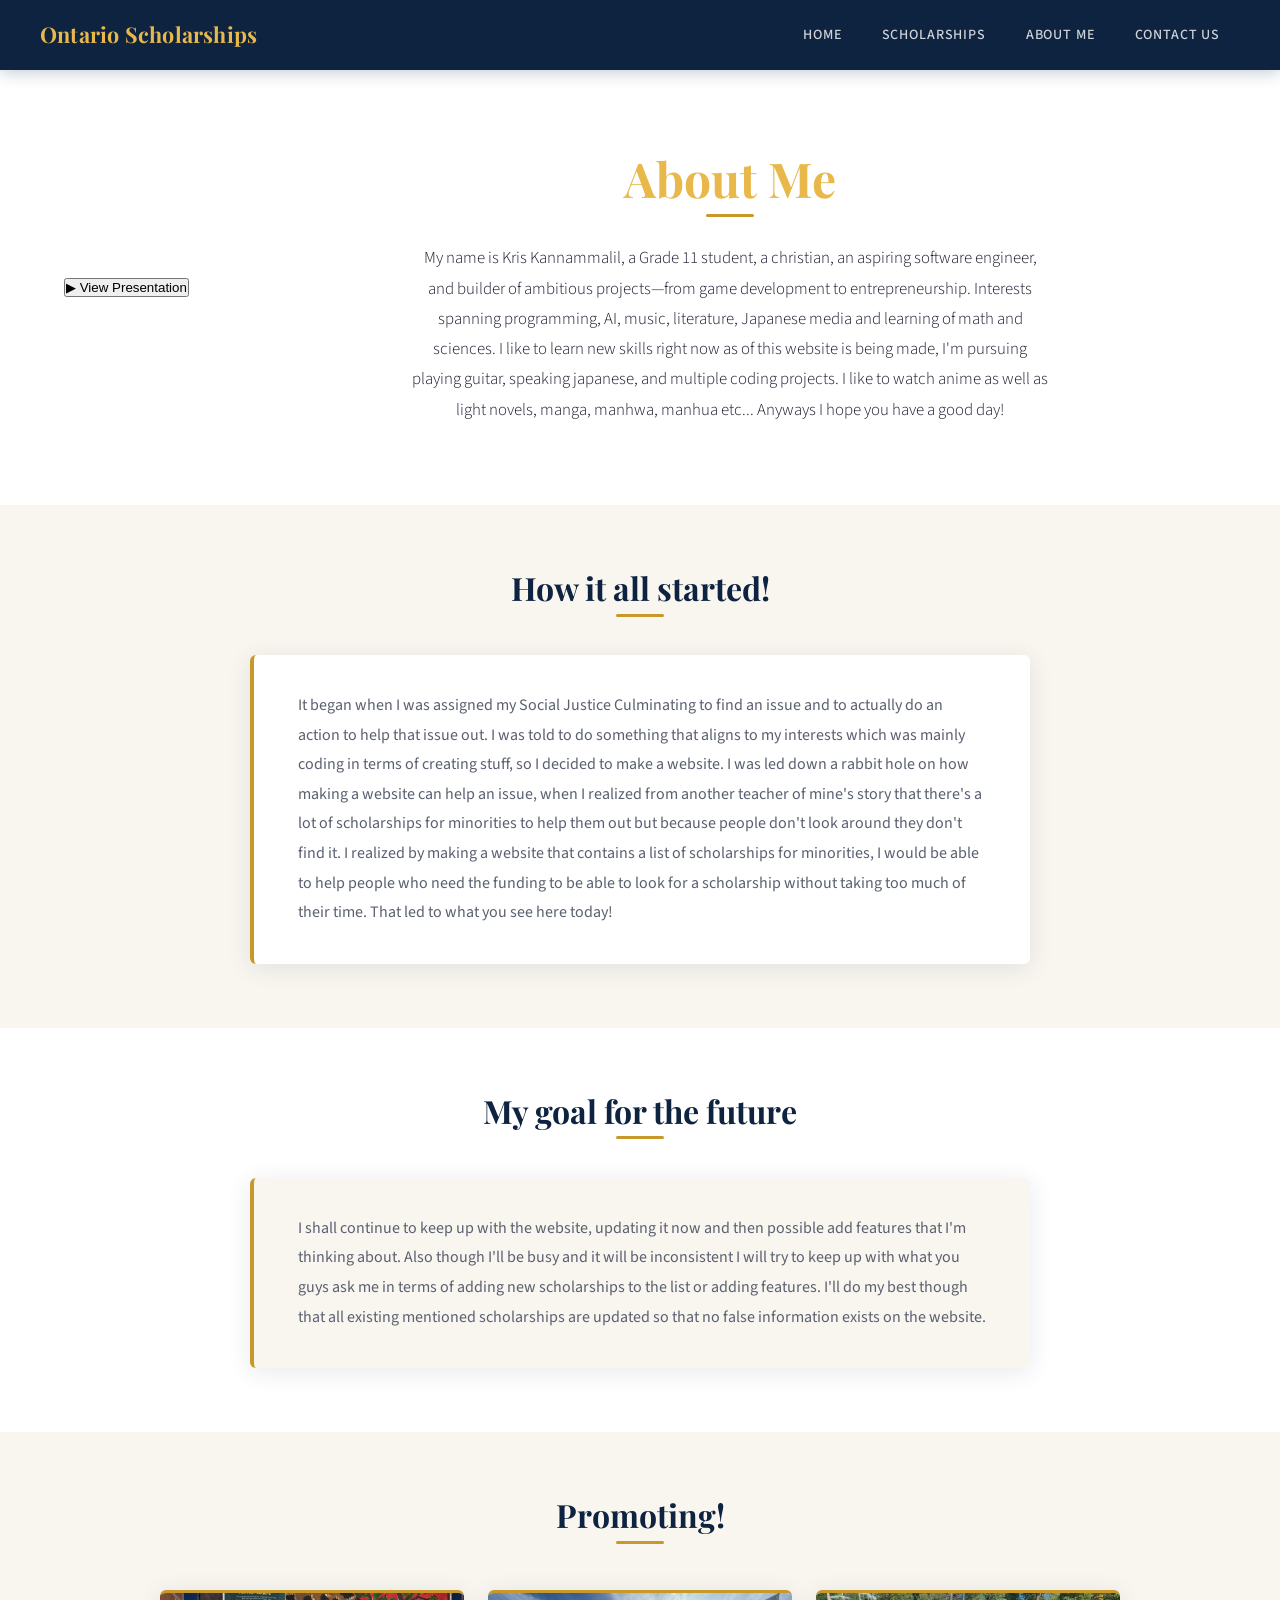
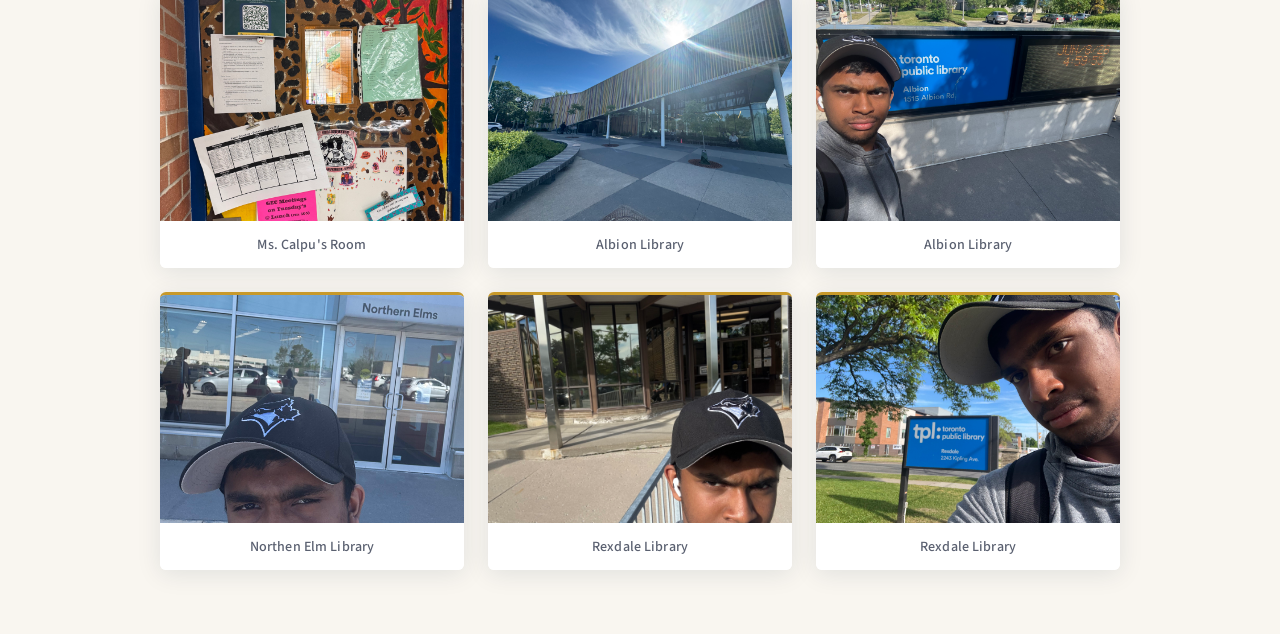
==== commit 68de605e: "Presentation" ====
--- a/aboutme.html
+++ b/aboutme.html
@@ -5,6 +5,7 @@
     <meta name="viewport" content="width=device-width, initial-scale=1.0">
     <title>About Me - OSM</title>
     <link rel="stylesheet" href="css/styles.css">
+    <link rel="stylesheet" href="css/prezentation.css">
 </head>
 <body>
     <div class="NavBar">
@@ -15,6 +16,12 @@
         <div id="NavPage2"><a href="navpage2.html"><button>Contact Us</button></a></div>
     </div>
     <section class="Box1">
+        <div style="text-align:center; padding: 1.5rem 0;">
+  <button id="prez-launch-btn">
+    <span class="prez-btn-icon">▶</span>
+    View Presentation
+  </button>
+</div>
         <div id="TB1" class="TopBox">
             <h1 id="TB1Title">About Me</h1>
             <p id="TB1Text">My name is Kris Kannammalil, a Grade 11 student, a christian, an aspiring software engineer, and builder of ambitious projects—from game development to entrepreneurship. Interests spanning programming, AI, music, literature, Japanese media and learning of math and sciences. I like to learn new skills right now as of this website is being made, I'm pursuing playing guitar, speaking japanese, and multiple coding projects. I like to watch anime as well as light novels, manga, manhwa, manhua etc... Anyways I hope you have a good day!</p>
@@ -61,6 +68,7 @@
     </div>
 </section>
     <script src="js/homescript.js"></script>
+    <script src="js/prezentation.js"></script>
 
 </body>
 </html>
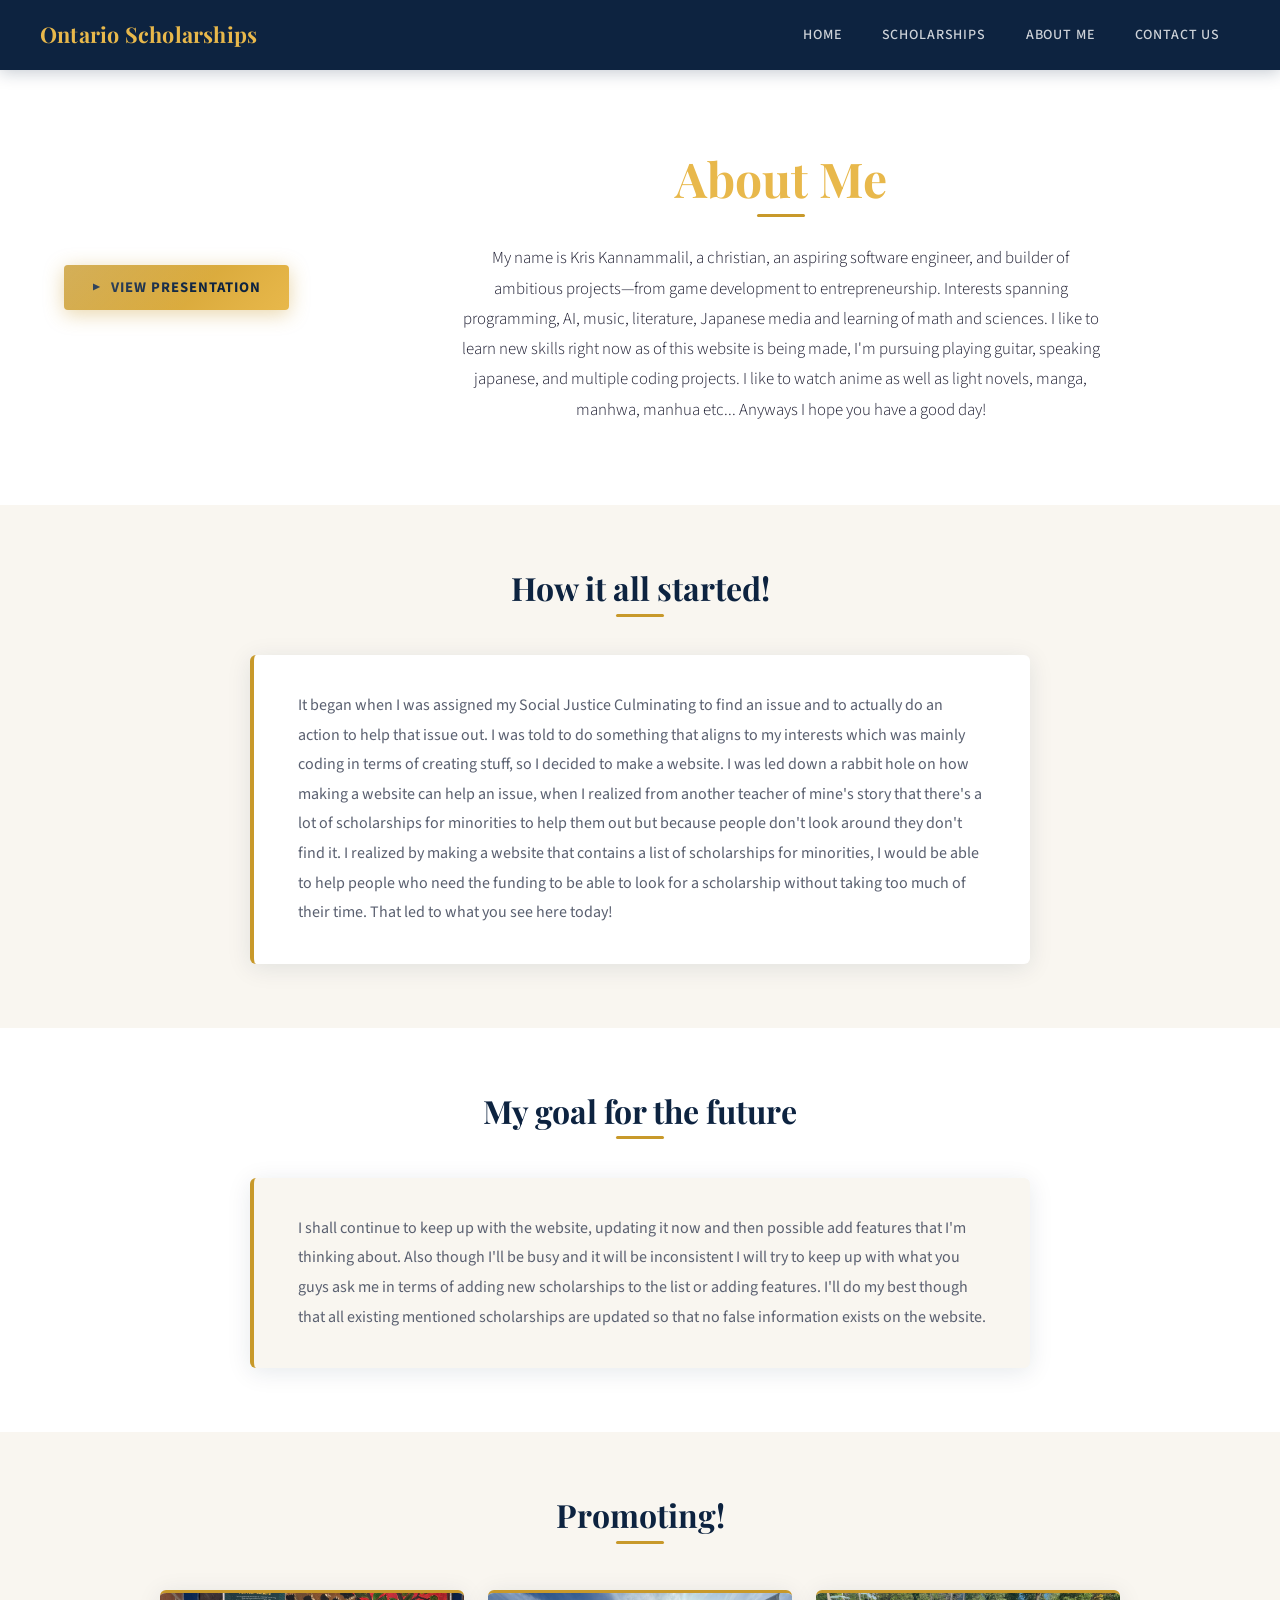
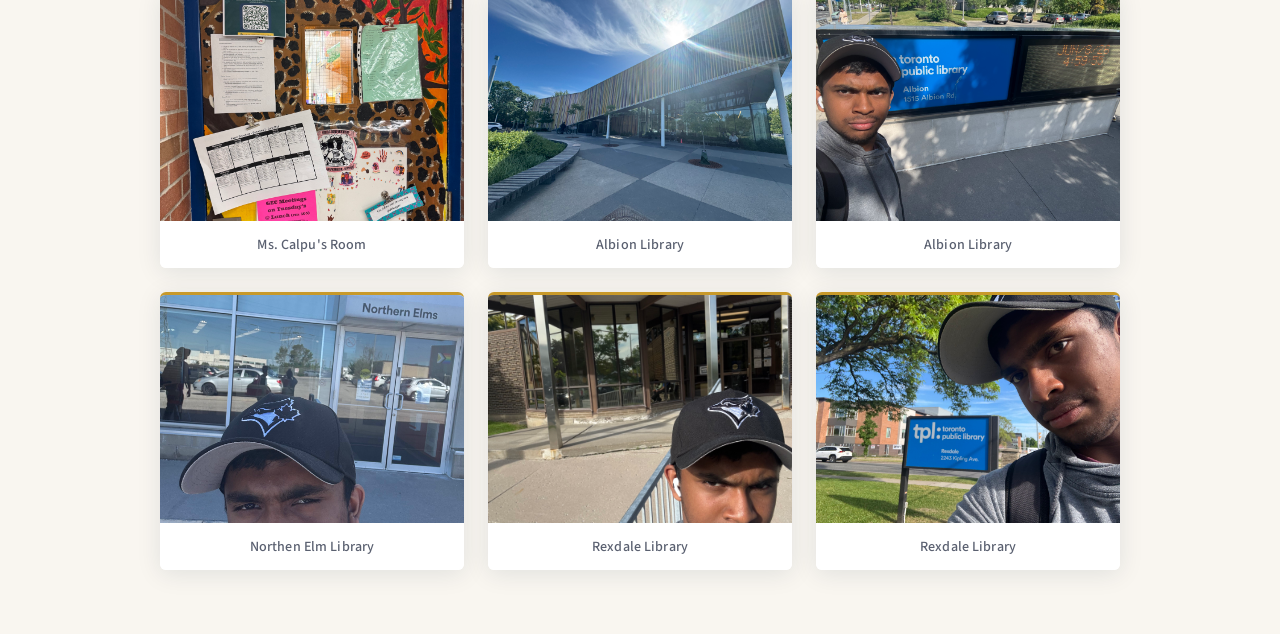
==== commit e419032f: "Presentation V2" ====
--- a/aboutme.html
+++ b/aboutme.html
@@ -4,6 +4,10 @@
     <meta charset="UTF-8">
     <meta name="viewport" content="width=device-width, initial-scale=1.0">
     <title>About Me - OSM</title>
+    <link rel="preconnect" href="https://fonts.googleapis.com">
+    <link rel="preconnect" href="https://fonts.gstatic.com" crossorigin>
+    <link href="https://fonts.googleapis.com/css2?family=Playfair+Display:ital,wght@0,400..900;1,400..900&family=Source+Sans+3:ital,wght@0,200..900;1,200..900&display=swap" rel="stylesheet">
+    
     <link rel="stylesheet" href="css/styles.css">
     <link rel="stylesheet" href="css/prezentation.css">
 </head>
@@ -15,60 +19,63 @@
         <div id="AboutMe"><a href="aboutme.html"><button>About Me</button></a></div>
         <div id="NavPage2"><a href="navpage2.html"><button>Contact Us</button></a></div>
     </div>
+    
     <section class="Box1">
         <div style="text-align:center; padding: 1.5rem 0;">
-  <button id="prez-launch-btn">
-    <span class="prez-btn-icon">▶</span>
-    View Presentation
-  </button>
-</div>
+            <button id="prez-launch-btn">
+                <span class="prez-btn-icon">▶</span>
+                View Presentation
+            </button>
+        </div>
         <div id="TB1" class="TopBox">
             <h1 id="TB1Title">About Me</h1>
-            <p id="TB1Text">My name is Kris Kannammalil, a Grade 11 student, a christian, an aspiring software engineer, and builder of ambitious projects—from game development to entrepreneurship. Interests spanning programming, AI, music, literature, Japanese media and learning of math and sciences. I like to learn new skills right now as of this website is being made, I'm pursuing playing guitar, speaking japanese, and multiple coding projects. I like to watch anime as well as light novels, manga, manhwa, manhua etc... Anyways I hope you have a good day!</p>
+            <p id="TB1Text">My name is Kris Kannammalil, a christian, an aspiring software engineer, and builder of ambitious projects—from game development to entrepreneurship. Interests spanning programming, AI, music, literature, Japanese media and learning of math and sciences. I like to learn new skills right now as of this website is being made, I'm pursuing playing guitar, speaking japanese, and multiple coding projects. I like to watch anime as well as light novels, manga, manhwa, manhua etc... Anyways I hope you have a good day!</p>
         </div>
     </section>
+    
     <section class="Box2">
         <div id="TB2" class="TopBox"><h1>How it all started!</h1></div>
-        <div id="FB2"class="FullBox"><p>It began when I was assigned my Social Justice Culminating to find an issue and to actually do an action to help that issue out. I was told to do something that aligns to my interests which was mainly coding in terms of creating stuff, so I decided to make a website. I was led down a rabbit hole on how making a website can help an issue, when I realized from another teacher of mine's story that there's a lot of scholarships for minorities to help them out but because people don't look around they don't find it. I realized by making a website that contains a list of scholarships for minorities, I would be able to help people who need the funding to be able to look for a scholarship without taking too much of their time. That led to what you see here today!</p></div>
+        <div id="FB2" class="FullBox"><p>It began when I was assigned my Social Justice Culminating to find an issue and to actually do an action to help that issue out. I was told to do something that aligns to my interests which was mainly coding in terms of creating stuff, so I decided to make a website. I was led down a rabbit hole on how making a website can help an issue, when I realized from another teacher of mine's story that there's a lot of scholarships for minorities to help them out but because people don't look around they don't find it. I realized by making a website that contains a list of scholarships for minorities, I would be able to help people who need the funding to be able to look for a scholarship without taking too much of their time. That led to what you see here today!</p></div>
     </section>
+    
     <section class="Box3">
         <div id="TB3" class="TopBox"><h1>My goal for the future</h1></div>
         <div id="FB3" class="FullBox"><p>I shall continue to keep up with the website, updating it now and then possible add features that I'm thinking about. Also though I'll be busy and it will be inconsistent I will try to keep up with what you guys ask me in terms of adding new scholarships to the list or adding features. I'll do my best though that all existing mentioned scholarships are updated so that no false information exists on the website.</p></div>
     </section>
 
     <section class="Box4 PromotingSection">
-    <div class="TopBox">
-        <h1>Promoting!</h1>
-    </div>
-    <div class="PromotingGrid">
-        <figure class="PromoCard">
-            <img src="images/IMG_4899_(1).jpg" alt="..." class="PromoImg">
-            <figcaption class="PromoCaption">Ms. Calpu's Room</figcaption>
-        </figure>
-        <figure class="PromoCard">
-            <img src="/images/IMG_4902_(1).jpg" alt="..." class="PromoImg">
-            <figcaption class="PromoCaption">Albion Library</figcaption>
-        </figure>
-        <figure class="PromoCard">
-            <img src="images/IMG_4906_(1).jpg" alt="..." class="PromoImg">
-            <figcaption class="PromoCaption">Albion Library</figcaption>
-        </figure>
-        <figure class="PromoCard">
-            <img src="images/IMG_4909_(1).jpg" alt="..." class="PromoImg">
-            <figcaption class="PromoCaption">Northen Elm Library</figcaption>
-        </figure>
-        <figure class="PromoCard">
-            <img src="images/IMG_4914_(1).jpg" alt="..." class="PromoImg">
-            <figcaption class="PromoCaption">Rexdale Library</figcaption>
-        </figure>
-        <figure class="PromoCard">
-            <img src="images/IMG_4915_(1).jpg" alt="..." class="PromoImg">
-            <figcaption class="PromoCaption">Rexdale Library</figcaption>
-        </figure>
-    </div>
-</section>
+        <div class="TopBox">
+            <h1>Promoting!</h1>
+        </div>
+        <div class="PromotingGrid">
+            <figure class="PromoCard">
+                <img src="images/IMG_4899_(1).jpg" alt="..." class="PromoImg">
+                <figcaption class="PromoCaption">Ms. Calpu's Room</figcaption>
+            </figure>
+            <figure class="PromoCard">
+                <img src="/images/IMG_4902_(1).jpg" alt="..." class="PromoImg">
+                <figcaption class="PromoCaption">Albion Library</figcaption>
+            </figure>
+            <figure class="PromoCard">
+                <img src="images/IMG_4906_(1).jpg" alt="..." class="PromoImg">
+                <figcaption class="PromoCaption">Albion Library</figcaption>
+            </figure>
+            <figure class="PromoCard">
+                <img src="images/IMG_4909_(1).jpg" alt="..." class="PromoImg">
+                <figcaption class="PromoCaption">Northen Elm Library</figcaption>
+            </figure>
+            <figure class="PromoCard">
+                <img src="images/IMG_4914_(1).jpg" alt="..." class="PromoImg">
+                <figcaption class="PromoCaption">Rexdale Library</figcaption>
+            </figure>
+            <figure class="PromoCard">
+                <img src="images/IMG_4915_(1).jpg" alt="..." class="PromoImg">
+                <figcaption class="PromoCaption">Rexdale Library</figcaption>
+            </figure>
+        </div>
+    </section>
+    
     <script src="js/homescript.js"></script>
     <script src="js/prezentation.js"></script>
-
 </body>
 </html>
--- a/css/prezentation.css
+++ b/css/prezentation.css
@@ -0,0 +1,379 @@
+/* ============================================================
+   PRESENTATION MODE — prezentation.css
+   All selectors prefixed  prez-  to avoid any collision
+   with existing styles.css rules.
+   ============================================================ */
+
+/* ── Launch Button ─────────────────────────────────────────── */
+#prez-launch-btn {
+  display: inline-flex;
+  align-items: center;
+  gap: 0.55rem;
+  background: linear-gradient(135deg, #c8992a 0%, #e8b84b 100%);
+  color: #0d2340;
+  font-family: 'Source Sans 3', 'Segoe UI', sans-serif;
+  font-size: 0.92rem;
+  font-weight: 700;
+  letter-spacing: 0.07em;
+  text-transform: uppercase;
+  padding: 0.75rem 1.75rem;
+  border: none;
+  border-radius: 4px;
+  cursor: pointer;
+  box-shadow: 0 4px 20px rgba(200,153,42,0.40);
+  transition: transform 0.3s cubic-bezier(0.25, 1, 0.5, 1), box-shadow 0.3s cubic-bezier(0.25, 1, 0.5, 1), filter 0.2s;
+  position: relative;
+  overflow: hidden;
+  margin: 2rem auto;
+  display: flex;
+}
+
+#prez-launch-btn::before {
+  content: '';
+  position: absolute;
+  inset: 0;
+  background: linear-gradient(135deg, rgba(255,255,255,0.22) 0%, rgba(255,255,255,0) 60%);
+  pointer-events: none;
+}
+
+#prez-launch-btn:hover {
+  transform: translateY(-3px) scale(1.03);
+  box-shadow: 0 8px 28px rgba(200,153,42,0.55);
+  filter: brightness(1.08);
+}
+
+#prez-launch-btn:active {
+  transform: translateY(0) scale(0.98);
+}
+
+/* ── Full-viewport Overlay ─────────────────────────────────── */
+#prez-overlay {
+  position: fixed;
+  inset: 0;
+  z-index: 9999;
+  display: none;
+  flex-direction: column;
+  overflow: hidden;
+  background: #050d1a;
+  user-select: none;
+}
+
+#prez-overlay.prez-visible {
+  display: flex;
+}
+
+/* ── Blob Canvas (background liquid effect) ─────────────────── */
+#prez-blob-canvas {
+  position: absolute;
+  inset: 0;
+  width: 100%;
+  height: 100%;
+  pointer-events: none;
+  z-index: 0;
+}
+
+#prez-overlay::after {
+  content: '';
+  position: absolute;
+  inset: 0;
+  background-image: url("data:image/svg+xml,%3Csvg viewBox='0 0 256 256' xmlns='http://www.w3.org/2000/svg'%3E%3Cfilter id='n'%3E%3CfeTurbulence type='fractalNoise' baseFrequency='0.9' numOctaves='4' stitchTiles='stitch'/%3E%3C/filter%3E%3Crect width='100%25' height='100%25' filter='url(%23n)' opacity='0.04'/%3E%3C/svg%3E");
+  background-size: 200px 200px;
+  pointer-events: none;
+  z-index: 1;
+  opacity: 0.45;
+}
+
+/* ── Premium 3D Presentation Container ─────────────────────── */
+#prez-slides-wrap {
+  position: relative;
+  z-index: 2;
+  width: 100%;
+  height: 100%;
+  padding: 4.5rem 2.5rem 5.5rem;
+  perspective: 1400px;
+  transform-style: preserve-3d;
+  overflow: hidden;
+}
+
+/* ── Cinematic Layout Architecture ────────────────────────── */
+.prez-slide {
+  position: absolute;
+  inset: 0;
+  margin: auto;
+  display: flex;
+  flex-direction: column;
+  align-items: center;
+  justify-content: center;
+  text-align: center;
+  max-width: 850px;
+  width: 100%;
+  height: 100%;
+  gap: 1.5rem;
+  pointer-events: none;
+  opacity: 0;
+  
+  /* Ultimate organic pacing curve (Cubic-Bezier matching Power4.Out) */
+  transition: transform 0.85s cubic-bezier(0.25, 1, 0.5, 1),
+              opacity 0.85s cubic-bezier(0.25, 1, 0.5, 1),
+              clip-path 0.85s cubic-bezier(0.25, 1, 0.5, 1);
+  transform-style: preserve-3d;
+}
+
+/* Active State Pipeline */
+.prez-slide.prez-active {
+  opacity: 1;
+  pointer-events: auto;
+  transform: translateZ(0px) translateY(0) scale(1);
+  clip-path: inset(0% 0% 0% 0%);
+  z-index: 5;
+}
+
+/* Outgoing Forward: Current slide scales down, slips back into deep 3D canvas */
+.prez-slide.prez-exit-next {
+  opacity: 0;
+  transform: translateZ(-200px) translateY(-30px) scale(0.85);
+  z-index: 1;
+}
+
+/* Incoming Forward: New slide layers gracefully upward over background via masked wipe */
+.prez-slide.prez-enter-next {
+  opacity: 0;
+  transform: translateY(120px) translateZ(50px) scale(1.05);
+  clip-path: inset(100% 0% 0% 0%);
+  z-index: 6;
+}
+
+/* Outgoing Backward: Current slide slides downward off the interface */
+.prez-slide.prez-exit-prev {
+  opacity: 0;
+  transform: translateY(120px) translateZ(50px) scale(1.02);
+  clip-path: inset(100% 0% 0% 0%);
+  z-index: 6;
+}
+
+/* Incoming Backward: Past slide steps forward from the deep background coordinates */
+.prez-slide.prez-enter-prev {
+  opacity: 0;
+  transform: translateZ(-200px) translateY(-30px) scale(0.85);
+  z-index: 1;
+}
+
+/* ── Premium Content Stagger Pipeline ───────────────────────── */
+.prez-eyebrow, 
+.prez-title, 
+.prez-divider, 
+.prez-body, 
+.prez-img-frame {
+  opacity: 0;
+  transform: translateY(35px) translateZ(10px);
+  transition: transform 0.85s cubic-bezier(0.25, 1, 0.5, 1), 
+              opacity 0.85s cubic-bezier(0.25, 1, 0.5, 1);
+}
+
+/* Progression cascade rules mapping stagger steps */
+.prez-slide.prez-active .prez-eyebrow {
+  opacity: 0.85;
+  transform: translateY(0) translateZ(0);
+  transition-delay: 0.18s;
+}
+.prez-slide.prez-active .prez-title {
+  opacity: 1;
+  transform: translateY(0) translateZ(0);
+  transition-delay: 0.28s;
+}
+.prez-slide.prez-active .prez-divider {
+  opacity: 1;
+  transform: translateY(0) translateZ(0);
+  transition-delay: 0.35s;
+}
+.prez-slide.prez-active .prez-body,
+.prez-slide.prez-active .prez-img-frame {
+  opacity: 1;
+  transform: translateY(0) translateZ(0);
+  transition-delay: 0.44s;
+}
+
+/* ── Slide Styling Elements ─────────────────────────────────── */
+.prez-eyebrow {
+  font-family: 'Source Sans 3', 'Segoe UI', sans-serif;
+  font-size: 0.72rem;
+  font-weight: 700;
+  letter-spacing: 0.16em;
+  text-transform: uppercase;
+  color: #e8b84b;
+}
+
+.prez-title {
+  font-family: 'Playfair Display', Georgia, serif;
+  font-size: clamp(2rem, 5.5vw, 3.4rem);
+  font-weight: 700;
+  color: #ffffff;
+  line-height: 1.15;
+  text-shadow: 0 4px 30px rgba(0,0,0,0.4);
+}
+
+.prez-body {
+  font-family: 'Source Sans 3', 'Segoe UI', sans-serif;
+  font-size: clamp(1rem, 2vw, 1.15rem);
+  line-height: 1.85;
+  color: rgba(255, 255, 255, 0.78);
+  max-width: 650px;
+}
+
+.prez-divider {
+  width: 50px;
+  height: 3px;
+  background: linear-gradient(90deg, #c8992a, #e8b84b);
+  border-radius: 2px;
+  margin: 0.2rem auto;
+}
+
+/* ── Premium Image Architecture ────────────────────────────── */
+.prez-img-frame {
+  position: relative;
+  border-radius: 12px;
+  overflow: hidden;
+  box-shadow: 0 25px 65px rgba(0,0,0,0.65);
+  border: 1px solid rgba(255, 255, 255, 0.12);
+  max-width: 620px;
+  width: 100%;
+}
+
+.prez-img-frame img {
+  width: 100%;
+  height: 360px;
+  object-fit: cover;
+  display: block;
+  transition: transform 0.8s cubic-bezier(0.25, 1, 0.5, 1);
+}
+
+.prez-img-frame:hover img {
+  transform: scale(1.04);
+}
+
+.prez-img-caption {
+  position: absolute;
+  bottom: 0;
+  left: 0;
+  right: 0;
+  padding: 1rem;
+  background: linear-gradient(transparent, rgba(5,13,26,0.95));
+  font-family: 'Source Sans 3', 'Segoe UI', sans-serif;
+  font-size: 0.85rem;
+  font-weight: 500;
+  color: rgba(255,255,255,0.9);
+  letter-spacing: 0.03em;
+}
+
+/* ── UI Controls Overlays ──────────────────────────────────── */
+#prez-dots {
+  position: absolute;
+  bottom: 2rem;
+  left: 50%;
+  transform: translateX(-50%);
+  z-index: 10;
+  display: flex;
+  gap: 0.7rem;
+  align-items: center;
+}
+
+.prez-dot {
+  width: 6px;
+  height: 6px;
+  border-radius: 50%;
+  background: rgba(255,255,255,0.25);
+  transition: background 0.4s cubic-bezier(0.25, 1, 0.5, 1), transform 0.4s cubic-bezier(0.25, 1, 0.5, 1);
+}
+
+.prez-dot.prez-dot-active {
+  background: #e8b84b;
+  transform: scale(1.6);
+}
+
+#prez-counter {
+  position: absolute;
+  bottom: 1.8rem;
+  right: 2.5rem;
+  z-index: 10;
+  font-family: 'Source Sans 3', 'Segoe UI', sans-serif;
+  font-size: 0.75rem;
+  font-weight: 600;
+  letter-spacing: 0.1em;
+  color: rgba(255,255,255,0.35);
+}
+
+#prez-hint {
+  position: absolute;
+  bottom: 1.8rem;
+  left: 2.5rem;
+  z-index: 10;
+  font-family: 'Source Sans 3', 'Segoe UI', sans-serif;
+  font-size: 0.7rem;
+  font-weight: 600;
+  letter-spacing: 0.1em;
+  text-transform: uppercase;
+  color: rgba(255,255,255,0.25);
+}
+
+#prez-close {
+  position: absolute;
+  top: 1.5rem;
+  right: 1.5rem;
+  z-index: 12;
+  background: rgba(255,255,255,0.06);
+  border: 1px solid rgba(255,255,255,0.12);
+  color: rgba(255,255,255,0.6);
+  font-size: 1.4rem;
+  width: 2.6rem;
+  height: 2.6rem;
+  border-radius: 50%;
+  cursor: pointer;
+  display: flex;
+  align-items: center;
+  justify-content: center;
+  transition: background 0.3s, color 0.3s, transform 0.3s cubic-bezier(0.25, 1, 0.5, 1);
+  backdrop-filter: blur(8px);
+}
+
+#prez-close:hover {
+  background: rgba(255,255,255,0.15);
+  color: #fff;
+  transform: rotate(90deg) scale(1.05);
+}
+
+/* ── Background Ripple Engine ──────────────────────────────── */
+@keyframes prez-ripple {
+  0%   { transform: scale(0); opacity: 0.5; }
+  100% { transform: scale(3.5); opacity: 0; }
+}
+
+.prez-ripple-circle {
+  position: absolute;
+  border-radius: 50%;
+  pointer-events: none;
+  z-index: 1;
+  animation: prez-ripple 0.85s cubic-bezier(0.16, 1, 0.3, 1) forwards;
+}
+
+/* ── Accessibility ─────────────────────────────────────────── */
+@media (prefers-reduced-motion: reduce) {
+  .prez-slide, .prez-eyebrow, .prez-title, .prez-divider, .prez-body, .prez-img-frame {
+    transition: none !important;
+    transform: none !important;
+    clip-path: none !important;
+    opacity: 1 !important;
+  }
+}
+
+/* ── Responsive Refinements ─────────────────────────────────── */
+@media (max-width: 768px) {
+  #prez-slides-wrap {
+    padding: 4rem 1.5rem 5rem;
+  }
+  .prez-img-frame img {
+    height: 240px;
+  }
+  #prez-hint {
+    display: none;
+  }
+}
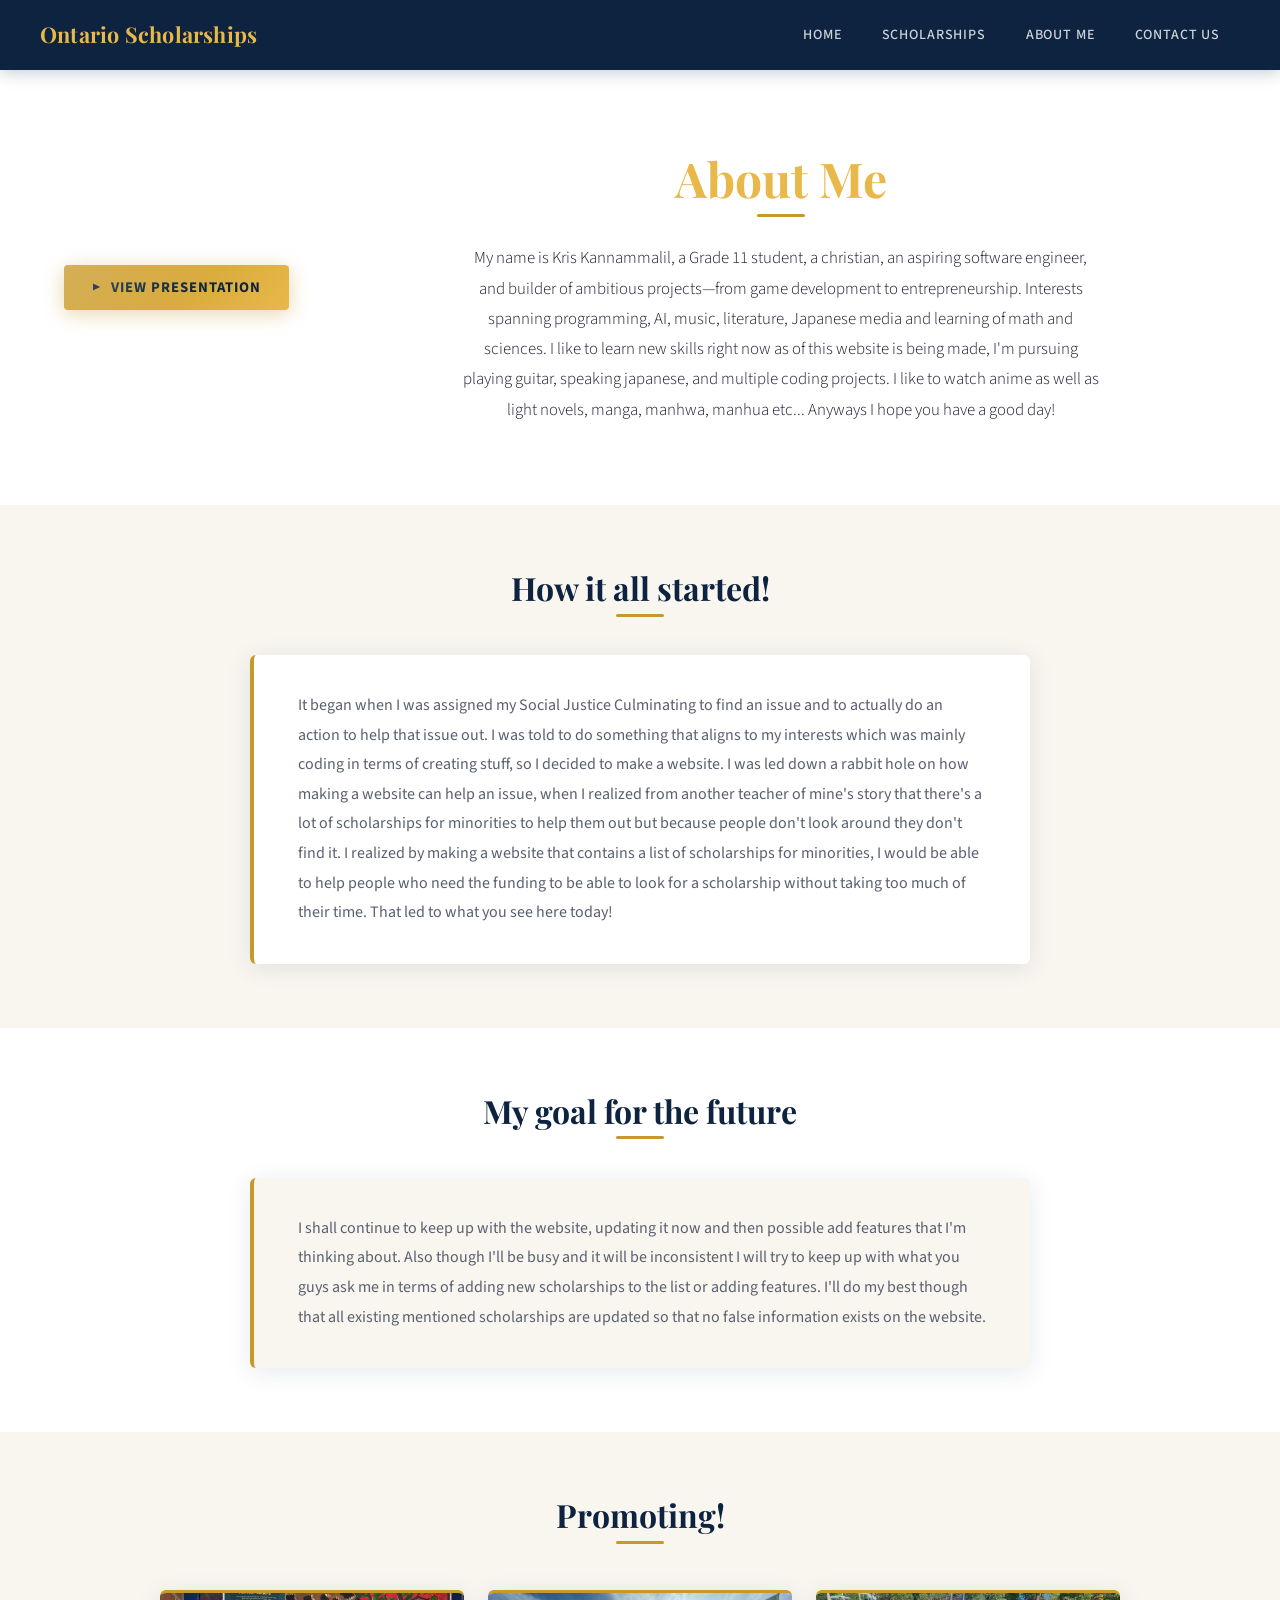
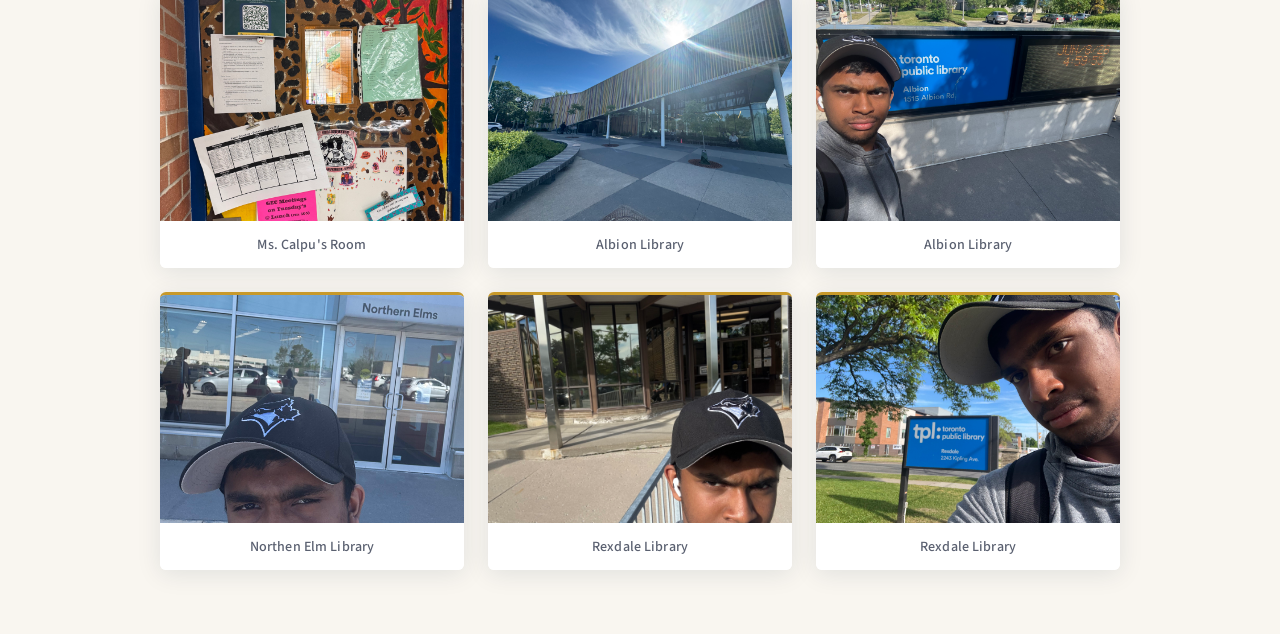
==== commit 61ce083d: "Fix image source path for Albion Library" ====
--- a/aboutme.html
+++ b/aboutme.html
@@ -4,10 +4,6 @@
     <meta charset="UTF-8">
     <meta name="viewport" content="width=device-width, initial-scale=1.0">
     <title>About Me - OSM</title>
-    <link rel="preconnect" href="https://fonts.googleapis.com">
-    <link rel="preconnect" href="https://fonts.gstatic.com" crossorigin>
-    <link href="https://fonts.googleapis.com/css2?family=Playfair+Display:ital,wght@0,400..900;1,400..900&family=Source+Sans+3:ital,wght@0,200..900;1,200..900&display=swap" rel="stylesheet">
-    
     <link rel="stylesheet" href="css/styles.css">
     <link rel="stylesheet" href="css/prezentation.css">
 </head>
@@ -19,63 +15,60 @@
         <div id="AboutMe"><a href="aboutme.html"><button>About Me</button></a></div>
         <div id="NavPage2"><a href="navpage2.html"><button>Contact Us</button></a></div>
     </div>
-    
     <section class="Box1">
         <div style="text-align:center; padding: 1.5rem 0;">
-            <button id="prez-launch-btn">
-                <span class="prez-btn-icon">▶</span>
-                View Presentation
-            </button>
-        </div>
+  <button id="prez-launch-btn">
+    <span class="prez-btn-icon">▶</span>
+    View Presentation
+  </button>
+</div>
         <div id="TB1" class="TopBox">
             <h1 id="TB1Title">About Me</h1>
-            <p id="TB1Text">My name is Kris Kannammalil, a christian, an aspiring software engineer, and builder of ambitious projects—from game development to entrepreneurship. Interests spanning programming, AI, music, literature, Japanese media and learning of math and sciences. I like to learn new skills right now as of this website is being made, I'm pursuing playing guitar, speaking japanese, and multiple coding projects. I like to watch anime as well as light novels, manga, manhwa, manhua etc... Anyways I hope you have a good day!</p>
+            <p id="TB1Text">My name is Kris Kannammalil, a Grade 11 student, a christian, an aspiring software engineer, and builder of ambitious projects—from game development to entrepreneurship. Interests spanning programming, AI, music, literature, Japanese media and learning of math and sciences. I like to learn new skills right now as of this website is being made, I'm pursuing playing guitar, speaking japanese, and multiple coding projects. I like to watch anime as well as light novels, manga, manhwa, manhua etc... Anyways I hope you have a good day!</p>
         </div>
     </section>
-    
     <section class="Box2">
         <div id="TB2" class="TopBox"><h1>How it all started!</h1></div>
-        <div id="FB2" class="FullBox"><p>It began when I was assigned my Social Justice Culminating to find an issue and to actually do an action to help that issue out. I was told to do something that aligns to my interests which was mainly coding in terms of creating stuff, so I decided to make a website. I was led down a rabbit hole on how making a website can help an issue, when I realized from another teacher of mine's story that there's a lot of scholarships for minorities to help them out but because people don't look around they don't find it. I realized by making a website that contains a list of scholarships for minorities, I would be able to help people who need the funding to be able to look for a scholarship without taking too much of their time. That led to what you see here today!</p></div>
+        <div id="FB2"class="FullBox"><p>It began when I was assigned my Social Justice Culminating to find an issue and to actually do an action to help that issue out. I was told to do something that aligns to my interests which was mainly coding in terms of creating stuff, so I decided to make a website. I was led down a rabbit hole on how making a website can help an issue, when I realized from another teacher of mine's story that there's a lot of scholarships for minorities to help them out but because people don't look around they don't find it. I realized by making a website that contains a list of scholarships for minorities, I would be able to help people who need the funding to be able to look for a scholarship without taking too much of their time. That led to what you see here today!</p></div>
     </section>
-    
     <section class="Box3">
         <div id="TB3" class="TopBox"><h1>My goal for the future</h1></div>
         <div id="FB3" class="FullBox"><p>I shall continue to keep up with the website, updating it now and then possible add features that I'm thinking about. Also though I'll be busy and it will be inconsistent I will try to keep up with what you guys ask me in terms of adding new scholarships to the list or adding features. I'll do my best though that all existing mentioned scholarships are updated so that no false information exists on the website.</p></div>
     </section>
 
     <section class="Box4 PromotingSection">
-        <div class="TopBox">
-            <h1>Promoting!</h1>
-        </div>
-        <div class="PromotingGrid">
-            <figure class="PromoCard">
-                <img src="images/IMG_4899_(1).jpg" alt="..." class="PromoImg">
-                <figcaption class="PromoCaption">Ms. Calpu's Room</figcaption>
-            </figure>
-            <figure class="PromoCard">
-                <img src="/images/IMG_4902_(1).jpg" alt="..." class="PromoImg">
-                <figcaption class="PromoCaption">Albion Library</figcaption>
-            </figure>
-            <figure class="PromoCard">
-                <img src="images/IMG_4906_(1).jpg" alt="..." class="PromoImg">
-                <figcaption class="PromoCaption">Albion Library</figcaption>
-            </figure>
-            <figure class="PromoCard">
-                <img src="images/IMG_4909_(1).jpg" alt="..." class="PromoImg">
-                <figcaption class="PromoCaption">Northen Elm Library</figcaption>
-            </figure>
-            <figure class="PromoCard">
-                <img src="images/IMG_4914_(1).jpg" alt="..." class="PromoImg">
-                <figcaption class="PromoCaption">Rexdale Library</figcaption>
-            </figure>
-            <figure class="PromoCard">
-                <img src="images/IMG_4915_(1).jpg" alt="..." class="PromoImg">
-                <figcaption class="PromoCaption">Rexdale Library</figcaption>
-            </figure>
-        </div>
-    </section>
-    
+    <div class="TopBox">
+        <h1>Promoting!</h1>
+    </div>
+    <div class="PromotingGrid">
+        <figure class="PromoCard">
+            <img src="images/IMG_4899_(1).jpg" alt="..." class="PromoImg">
+            <figcaption class="PromoCaption">Ms. Calpu's Room</figcaption>
+        </figure>
+        <figure class="PromoCard">
+            <img src="images/IMG_4902_(1).jpg" alt="..." class="PromoImg">
+            <figcaption class="PromoCaption">Albion Library</figcaption>
+        </figure>
+        <figure class="PromoCard">
+            <img src="images/IMG_4906_(1).jpg" alt="..." class="PromoImg">
+            <figcaption class="PromoCaption">Albion Library</figcaption>
+        </figure>
+        <figure class="PromoCard">
+            <img src="images/IMG_4909_(1).jpg" alt="..." class="PromoImg">
+            <figcaption class="PromoCaption">Northen Elm Library</figcaption>
+        </figure>
+        <figure class="PromoCard">
+            <img src="images/IMG_4914_(1).jpg" alt="..." class="PromoImg">
+            <figcaption class="PromoCaption">Rexdale Library</figcaption>
+        </figure>
+        <figure class="PromoCard">
+            <img src="images/IMG_4915_(1).jpg" alt="..." class="PromoImg">
+            <figcaption class="PromoCaption">Rexdale Library</figcaption>
+        </figure>
+    </div>
+</section>
     <script src="js/homescript.js"></script>
     <script src="js/prezentation.js"></script>
+
 </body>
-</html>+</html>
